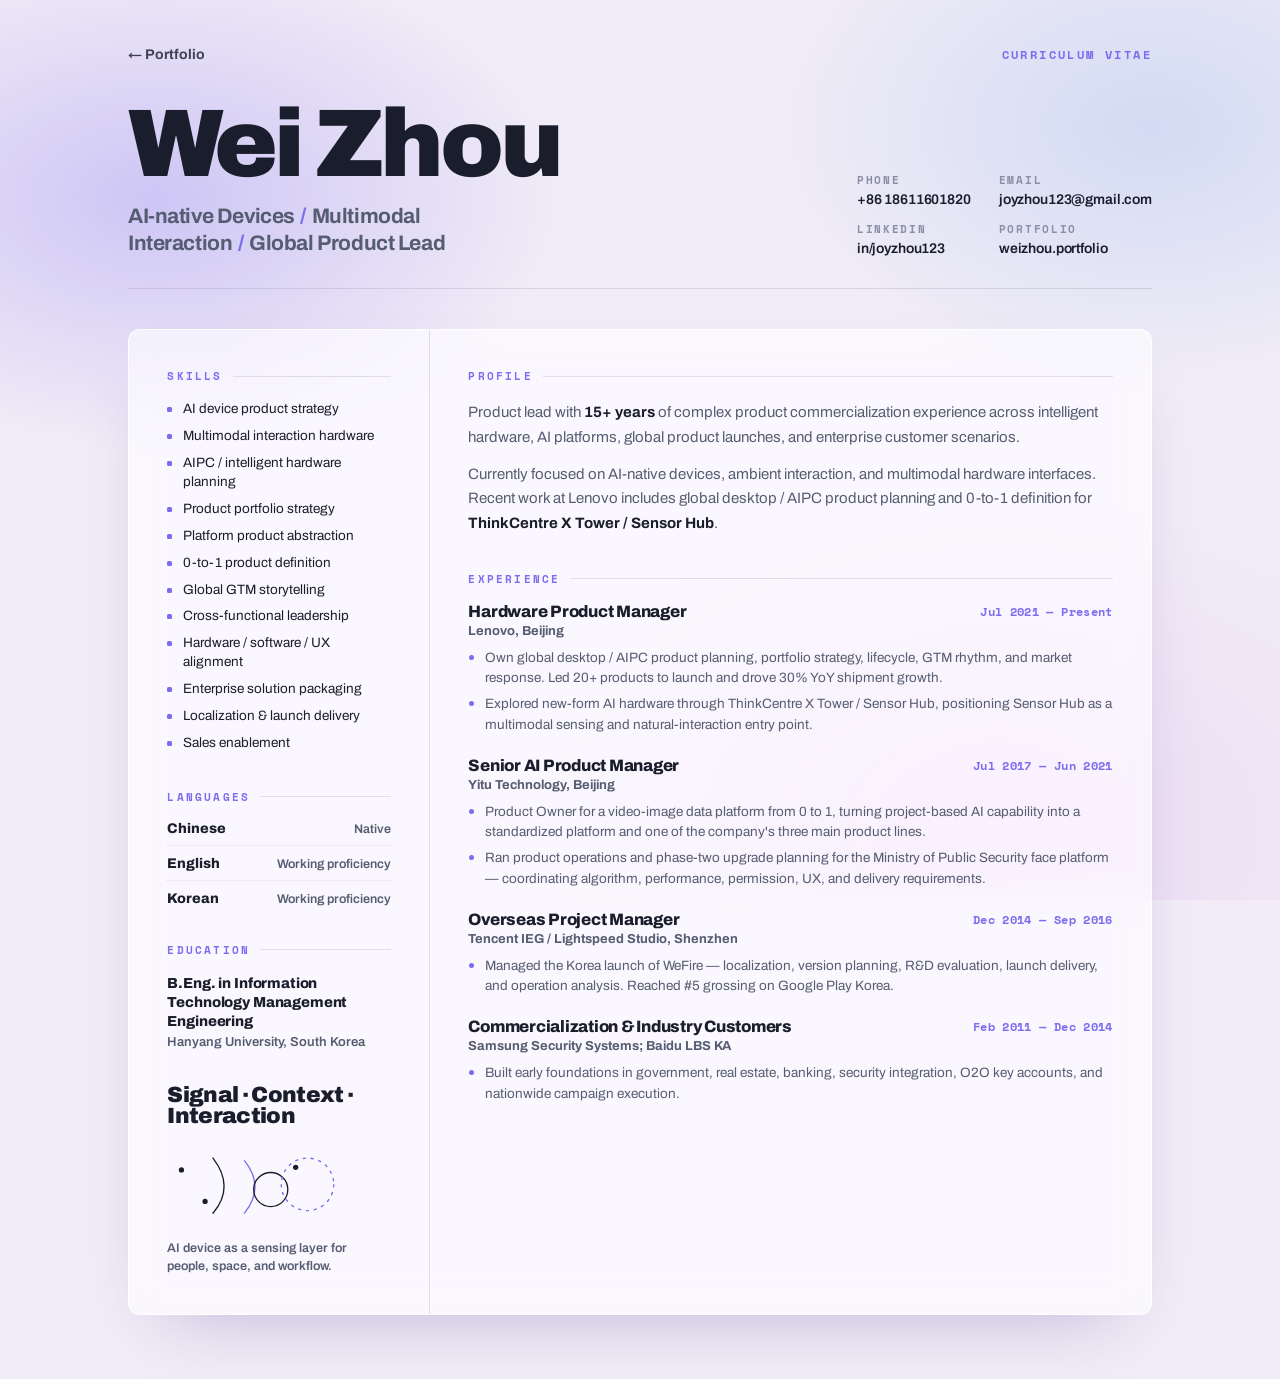
==== cv.html @ 449c51bc "Initial personal portfolio site" ====
<!doctype html>
<html lang="en">
<head>
<meta charset="utf-8" />
<meta name="viewport" content="width=device-width, initial-scale=1" />
<title>Wei Zhou — CV</title>
<link rel="stylesheet" href="assets/base.css" />
<style>
  :root {
    --bg: #f1ecf7;
    --ink: #1a1d2b;
    --ink-soft: #565d72;
    --ink-faint: #8a8fa6;
    --accent: #7b6cf0;
    --line: rgba(60,50,90,0.13);
    --paper: rgba(255,255,255,0.62);
    --paper-border: rgba(255,255,255,0.9);
  }
  body { background: var(--bg); color: var(--ink); }

  /* soft pastel field — static gradient, print-safe (no WebGL) */
  .cv-field {
    position: fixed; inset: 0; z-index: -2; pointer-events: none;
    background:
      radial-gradient(46% 40% at 12% 22%, rgba(123,108,240,.30), transparent 70%),
      radial-gradient(42% 40% at 90% 14%, rgba(111,166,230,.24), transparent 72%),
      radial-gradient(54% 50% at 78% 92%, rgba(214,160,231,.22), transparent 74%),
      var(--bg);
  }

  .page { max-width: 1120px; margin: 0 auto; padding: clamp(26px, 3.6vw, 48px) clamp(20px, 4vw, 48px) 64px; }

  /* top utility row */
  .cv-top { display: flex; justify-content: space-between; align-items: center; gap: 16px; margin-bottom: clamp(22px, 3vw, 38px); }
  .cv-top a.back { font-weight: 700; font-size: 14px; color: var(--ink); text-decoration: none; opacity: .8; }
  .cv-top a.back:hover { opacity: 1; color: var(--accent); }
  .cv-top .kicker { font-family: var(--font-mono); font-size: 12px; letter-spacing: .2em; text-transform: uppercase; color: var(--accent); font-weight: 700; }

  /* ---------- identity header ---------- */
  .cv-head {
    display: grid; grid-template-columns: 1fr auto; gap: clamp(24px, 4vw, 56px);
    align-items: end; padding-bottom: clamp(22px, 3vw, 32px);
    border-bottom: 1px solid var(--line); margin-bottom: clamp(28px, 3.4vw, 40px);
  }
  .name {
    font-family: var(--font-display); font-weight: 900; letter-spacing: -0.04em;
    line-height: 0.9; font-size: clamp(52px, 8vw, 96px); margin: 0;
  }
  .role {
    font-family: var(--font-display); font-weight: 700; letter-spacing: -0.02em;
    font-size: clamp(16px, 1.7vw, 21px); color: var(--ink-soft); margin: 16px 0 0; max-width: 30ch; line-height: 1.25;
  }
  .role .slash { color: var(--accent); font-weight: 800; padding: 0 2px; }
  .head-contact { display: grid; grid-template-columns: auto auto; gap: 14px 28px; }
  .ci { display: flex; flex-direction: column; gap: 4px; }
  .ci .lab { font-family: var(--font-mono); font-size: 10.5px; letter-spacing: .16em; text-transform: uppercase; color: var(--ink-faint); font-weight: 700; }
  .ci a, .ci span { font-size: 14px; font-weight: 600; color: var(--ink); text-decoration: none; letter-spacing: -0.01em; }
  .ci a:hover { color: var(--accent); }

  /* ---------- body: sidebar + main inside one glass panel ---------- */
  .cv-body {
    background: var(--paper); border: 1px solid var(--paper-border);
    backdrop-filter: blur(16px) saturate(140%); -webkit-backdrop-filter: blur(16px) saturate(140%);
    box-shadow: 0 30px 70px -38px rgba(90,70,150,.4);
    border-radius: 12px; overflow: hidden;
    display: grid; grid-template-columns: minmax(0, 300px) minmax(0, 1fr);
  }
  .side { padding: clamp(28px, 3vw, 40px); display: flex; flex-direction: column; gap: clamp(26px, 3vw, 36px); }
  .main { padding: clamp(28px, 3vw, 40px); border-left: 1px solid var(--line); display: flex; flex-direction: column; gap: clamp(26px, 3vw, 36px); }

  .sec-label {
    font-family: var(--font-mono); font-size: 11px; letter-spacing: .2em; text-transform: uppercase;
    color: var(--accent); font-weight: 700; margin: 0 0 16px; display: flex; align-items: center; gap: 10px;
  }
  .sec-label::after { content: ""; flex: 1; height: 1px; background: var(--line); }

  /* summary */
  .summary p { font-size: 15px; line-height: 1.62; color: var(--ink-soft); margin: 0 0 13px; }
  .summary p:last-child { margin-bottom: 0; }
  .summary b { color: var(--ink); font-weight: 700; }

  /* experience */
  .jobs { display: flex; flex-direction: column; gap: 22px; }
  .job { display: grid; grid-template-columns: 1fr auto; gap: 2px 18px; }
  .job-title { font-size: 16.5px; font-weight: 800; letter-spacing: -0.015em; color: var(--ink); }
  .job-date { font-family: var(--font-mono); font-size: 11.5px; letter-spacing: .03em; color: var(--accent); font-weight: 700; white-space: nowrap; text-align: right; }
  .job-org { grid-column: 1 / -1; font-size: 13px; font-weight: 700; color: var(--ink-soft); margin: 2px 0 8px; }
  .job ul { grid-column: 1 / -1; list-style: none; margin: 0; padding: 0; display: flex; flex-direction: column; gap: 6px; }
  .job li { position: relative; padding-left: 17px; font-size: 13.5px; line-height: 1.5; color: var(--ink-soft); }
  .job li::before { content: ""; position: absolute; left: 1px; top: 7px; width: 5px; height: 5px; border-radius: 50%; background: var(--accent); }

  /* sidebar lists */
  .skills { display: flex; flex-direction: column; gap: 8px; }
  .skills span { font-size: 13.5px; line-height: 1.4; color: var(--ink); padding-left: 16px; position: relative; }
  .skills span::before { content: ""; position: absolute; left: 0; top: 7px; width: 5px; height: 5px; background: var(--accent); border-radius: 1.5px; }

  .langs { display: flex; flex-direction: column; gap: 10px; }
  .lang { display: flex; justify-content: space-between; align-items: baseline; gap: 12px; border-bottom: 1px dotted var(--line); padding-bottom: 9px; }
  .lang:last-child { border-bottom: 0; padding-bottom: 0; }
  .lang b { font-size: 14px; font-weight: 800; color: var(--ink); }
  .lang span { font-size: 12.5px; color: var(--ink-soft); font-weight: 600; }

  .edu-title { font-size: 14.5px; font-weight: 800; letter-spacing: -0.01em; color: var(--ink); line-height: 1.3; }
  .edu-org { font-size: 13px; font-weight: 600; color: var(--ink-soft); margin-top: 5px; }

  /* signal note */
  .signal { margin-top: auto; }
  .signal h3 { font-family: var(--font-display); font-weight: 900; letter-spacing: -0.03em; line-height: 0.94; font-size: 22px; margin: 0 0 14px; }
  .signal svg { display: block; width: 100%; max-width: 230px; height: auto; }
  .signal .cap { font-size: 12.5px; line-height: 1.42; color: var(--ink-soft); font-weight: 600; margin: 14px 0 0; max-width: 30ch; }

  /* ---------- responsive ---------- */
  @media (max-width: 900px) {
    .cv-head { grid-template-columns: 1fr; align-items: start; }
    .head-contact { grid-template-columns: repeat(4, auto); justify-content: start; }
    .cv-body { grid-template-columns: 1fr; }
    .main { border-left: 0; border-top: 1px solid var(--line); }
    .signal { margin-top: 0; }
  }
  @media (max-width: 560px) {
    .head-contact { grid-template-columns: auto auto; }
    .name { font-size: clamp(46px, 15vw, 64px); }
  }

  /* ---------- print ---------- */
  @media print {
    @page { margin: 12mm; }
    body { background: #fff; }
    .cv-field, .cv-top { display: none !important; }
    .page { padding: 0; max-width: none; }
    .cv-body { background: #fff; box-shadow: none; border: 1px solid #e3e0ee; backdrop-filter: none; -webkit-backdrop-filter: none; }
    .job, .signal { break-inside: avoid; }
    .name { font-size: 64px; }
  }
</style>
</head>
<body>
<template id="__bundler_thumbnail">
  <svg viewBox="0 0 100 100" xmlns="http://www.w3.org/2000/svg">
    <defs><linearGradient id="tg" x1="0" y1="0" x2="1" y2="1">
      <stop offset="0" stop-color="#c9b8f5"/><stop offset="1" stop-color="#f0c6e6"/>
    </linearGradient></defs>
    <rect width="100" height="100" rx="20" fill="url(#tg)"/>
    <text x="50" y="44" text-anchor="middle" font-family="Archivo, sans-serif" font-size="30" font-weight="900" fill="#1a1d2b">WZ</text>
    <circle cx="38" cy="64" r="3" fill="#1a1d2b"/><circle cx="62" cy="64" r="3" fill="#1a1d2b"/>
    <path d="M30 72 q20 -14 40 0" fill="none" stroke="#7b6cf0" stroke-width="3" stroke-linecap="round"/>
  </svg>
</template>

<div class="cv-field"></div>

<div class="page">
  <div class="cv-top">
    <a class="back" href="index.html">&larr; Portfolio</a>
    <span class="kicker">Curriculum Vitae</span>
  </div>

  <!-- IDENTITY HEADER -->
  <header class="cv-head">
    <div>
      <h1 class="name">Wei Zhou</h1>
      <p class="role">AI-native Devices <span class="slash">/</span> Multimodal Interaction <span class="slash">/</span> Global Product Lead</p>
    </div>
    <div class="head-contact">
      <div class="ci"><span class="lab">Phone</span><span>+86 18611601820</span></div>
      <div class="ci"><span class="lab">Email</span><a href="mailto:joyzhou123@gmail.com">joyzhou123@gmail.com</a></div>
      <div class="ci"><span class="lab">LinkedIn</span><a href="https://www.linkedin.com/in/joyzhou123/" target="_blank" rel="noopener">in/joyzhou123</a></div>
      <div class="ci"><span class="lab">Portfolio</span><a href="index.html">weizhou.portfolio</a></div>
    </div>
  </header>

  <!-- BODY -->
  <div class="cv-body">
    <!-- SIDEBAR -->
    <aside class="side">
      <section>
        <h2 class="sec-label">Skills</h2>
        <div class="skills">
          <span>AI device product strategy</span>
          <span>Multimodal interaction hardware</span>
          <span>AIPC / intelligent hardware planning</span>
          <span>Product portfolio strategy</span>
          <span>Platform product abstraction</span>
          <span>0-to-1 product definition</span>
          <span>Global GTM storytelling</span>
          <span>Cross-functional leadership</span>
          <span>Hardware / software / UX alignment</span>
          <span>Enterprise solution packaging</span>
          <span>Localization &amp; launch delivery</span>
          <span>Sales enablement</span>
        </div>
      </section>

      <section>
        <h2 class="sec-label">Languages</h2>
        <div class="langs">
          <div class="lang"><b>Chinese</b><span>Native</span></div>
          <div class="lang"><b>English</b><span>Working proficiency</span></div>
          <div class="lang"><b>Korean</b><span>Working proficiency</span></div>
        </div>
      </section>

      <section>
        <h2 class="sec-label">Education</h2>
        <div class="edu-title">B.Eng. in Information Technology Management Engineering</div>
        <div class="edu-org">Hanyang University, South Korea</div>
      </section>

      <div class="signal">
        <h3>Signal · Context · Interaction</h3>
        <svg viewBox="0 0 340 130" fill="none" xmlns="http://www.w3.org/2000/svg" aria-hidden="true">
          <circle cx="22" cy="44" r="4" fill="#1a1d2b"/>
          <circle cx="58" cy="92" r="4" fill="#1a1d2b"/>
          <circle cx="196" cy="40" r="4" fill="#1a1d2b"/>
          <path d="M70 26 Q104 70 70 110" stroke="#1a1d2b" stroke-width="2" stroke-linecap="round"/>
          <path d="M118 30 Q150 70 118 110" stroke="#7b6cf0" stroke-width="2" stroke-linecap="round"/>
          <circle cx="158" cy="74" r="26" stroke="#1a1d2b" stroke-width="2"/>
          <circle cx="214" cy="66" r="40" stroke="#7b6cf0" stroke-width="2" stroke-dasharray="5 7"/>
        </svg>
        <p class="cap">AI device as a sensing layer for people, space, and workflow.</p>
      </div>
    </aside>

    <!-- MAIN -->
    <main class="main">
      <section class="summary">
        <h2 class="sec-label">Profile</h2>
        <p>Product lead with <b>15+ years</b> of complex product commercialization experience across intelligent hardware, AI platforms, global product launches, and enterprise customer scenarios.</p>
        <p>Currently focused on AI-native devices, ambient interaction, and multimodal hardware interfaces. Recent work at Lenovo includes global desktop / AIPC product planning and 0-to-1 definition for <b>ThinkCentre X Tower / Sensor Hub</b>.</p>
      </section>

      <section>
        <h2 class="sec-label">Experience</h2>
        <div class="jobs">
          <div class="job">
            <span class="job-title">Hardware Product Manager</span>
            <span class="job-date">Jul 2021 — Present</span>
            <div class="job-org">Lenovo, Beijing</div>
            <ul>
              <li>Own global desktop / AIPC product planning, portfolio strategy, lifecycle, GTM rhythm, and market response. Led 20+ products to launch and drove 30% YoY shipment growth.</li>
              <li>Explored new-form AI hardware through ThinkCentre X Tower / Sensor Hub, positioning Sensor Hub as a multimodal sensing and natural-interaction entry point.</li>
            </ul>
          </div>
          <div class="job">
            <span class="job-title">Senior AI Product Manager</span>
            <span class="job-date">Jul 2017 — Jun 2021</span>
            <div class="job-org">Yitu Technology, Beijing</div>
            <ul>
              <li>Product Owner for a video-image data platform from 0 to 1, turning project-based AI capability into a standardized platform and one of the company's three main product lines.</li>
              <li>Ran product operations and phase-two upgrade planning for the Ministry of Public Security face platform — coordinating algorithm, performance, permission, UX, and delivery requirements.</li>
            </ul>
          </div>
          <div class="job">
            <span class="job-title">Overseas Project Manager</span>
            <span class="job-date">Dec 2014 — Sep 2016</span>
            <div class="job-org">Tencent IEG / Lightspeed Studio, Shenzhen</div>
            <ul>
              <li>Managed the Korea launch of WeFire — localization, version planning, R&amp;D evaluation, launch delivery, and operation analysis. Reached #5 grossing on Google Play Korea.</li>
            </ul>
          </div>
          <div class="job">
            <span class="job-title">Commercialization &amp; Industry Customers</span>
            <span class="job-date">Feb 2011 — Dec 2014</span>
            <div class="job-org">Samsung Security Systems; Baidu LBS KA</div>
            <ul>
              <li>Built early foundations in government, real estate, banking, security integration, O2O key accounts, and nationwide campaign execution.</li>
            </ul>
          </div>
        </div>
      </section>
    </main>
  </div>
</div>
</body>
</html>
---- assets/base.css ----
/* base.css — shared editorial layout, type, reveal animations.
   Per-direction pages override the theme variables in their own <style>. */

@import url('https://fonts.googleapis.com/css2?family=Archivo:wght@400;500;600;700;800;900&family=Space+Mono:wght@400;700&display=swap');

:root {
  --maxw: 1240px;
  --pad: 48px;
  --font-display: "Archivo", system-ui, sans-serif;
  --font-mono: "Space Mono", ui-monospace, monospace;

  /* theme — overridden per direction */
  --bg: #eef1f4;
  --ink: #0b0d10;
  --ink-soft: #4a5159;
  --ink-faint: #8a929b;
  --accent: #2f6df0;
  --line: rgba(20, 28, 40, 0.12);
  --glass: rgba(255, 255, 255, 0.55);
  --glass-strong: rgba(255, 255, 255, 0.72);
  --glass-border: rgba(255, 255, 255, 0.7);
  --glass-shadow: 0 24px 60px -28px rgba(20, 30, 60, 0.45);
  --veil: rgba(238, 241, 244, 0.0);
  --blur: 18px;
}

* { box-sizing: border-box; }
html { scroll-behavior: smooth; }
body {
  margin: 0;
  font-family: var(--font-display);
  color: var(--ink);
  background: var(--bg);
  -webkit-font-smoothing: antialiased;
  overflow-x: hidden;
}

/* Fixed full-screen fluid canvas + optional veil over it */
.bg-fluid {
  position: fixed; inset: 0; width: 100%; height: 100%;
  z-index: -2; display: block;
}
.bg-veil {
  position: fixed; inset: 0; z-index: -1; pointer-events: none;
  background: var(--veil);
  backdrop-filter: blur(var(--veil-blur, 0px));
  -webkit-backdrop-filter: blur(var(--veil-blur, 0px));
}

.wrap { max-width: var(--maxw); margin: 0 auto; padding: 0 var(--pad); }

/* ---------- nav ---------- */
.nav {
  position: sticky; top: 0; z-index: 40;
}
.nav-inner {
  max-width: var(--maxw); margin: 0 auto;
  display: flex; align-items: center; justify-content: space-between;
  padding: 18px var(--pad);
}
.brand { font-weight: 800; font-size: 19px; letter-spacing: -0.01em; }
.nav-links { display: flex; gap: 30px; align-items: center; }
.nav-links a {
  color: var(--ink); text-decoration: none; font-weight: 600;
  font-size: 15px; opacity: 0.78; transition: opacity .2s;
}
.nav-links a:hover { opacity: 1; }

/* ---------- shared section rhythm ---------- */
section { position: relative; }
.eyebrow {
  font-family: var(--font-mono); font-size: 12.5px; letter-spacing: 0.16em;
  text-transform: uppercase; color: var(--accent); font-weight: 700;
}
.lede { color: var(--ink-soft); font-size: 19px; line-height: 1.55; max-width: 30ch; }

/* big editorial headline */
.display {
  font-weight: 900; letter-spacing: -0.035em; line-height: 0.92;
  margin: 0; text-wrap: balance;
}
.h-hero { font-size: clamp(52px, 8.2vw, 116px); }
.h-sec  { font-size: clamp(40px, 5.4vw, 78px); }

/* glass surface */
.glass {
  background: var(--glass);
  border: 1px solid var(--glass-border);
  backdrop-filter: blur(var(--blur)) saturate(140%);
  -webkit-backdrop-filter: blur(var(--blur)) saturate(140%);
  box-shadow: var(--glass-shadow);
}

/* buttons */
.btn-row { display: flex; gap: 14px; flex-wrap: wrap; }
.btn {
  display: inline-flex; align-items: center; justify-content: center;
  height: 56px; padding: 0 30px; border-radius: 4px; cursor: pointer;
  font-weight: 700; font-size: 15px; text-decoration: none;
  border: 1px solid var(--ink); transition: transform .2s, box-shadow .2s, background .2s, color .2s;
}
.btn-primary { background: var(--ink); color: var(--bg); }
.btn-ghost { background: transparent; color: var(--ink); }
.btn:hover { transform: translateY(-2px); }

/* tag chips on hero visual */
.tags { display: flex; gap: 8px; }
.tag {
  font-family: var(--font-mono); font-size: 11.5px; letter-spacing: 0.12em;
  text-transform: uppercase; font-weight: 700; padding: 9px 14px;
  background: rgba(255,255,255,0.82); color: #0b0d10; border-radius: 3px;
}

/* ---------- reveal animations ---------- */
[data-reveal] { opacity: 0; transform: translateY(26px); transition: opacity .9s cubic-bezier(.2,.7,.2,1), transform .9s cubic-bezier(.2,.7,.2,1); }
[data-reveal].in { opacity: 1; transform: none; }
[data-reveal].no-anim, [data-split].no-anim .word-i { transition: none !important; }
[data-reveal][data-delay="1"] { transition-delay: .1s; }
[data-reveal][data-delay="2"] { transition-delay: .2s; }
[data-reveal][data-delay="3"] { transition-delay: .3s; }

[data-split] .word { display: inline-block; overflow: hidden; vertical-align: top; }
[data-split] .word-i {
  display: inline-block; transform: translateY(110%) rotate(3deg);
  transition: transform 1.05s cubic-bezier(.16,1,.3,1);
}
[data-split].in .word-i { transform: none; }

/* footer */
.foot {
  border-top: 1px solid var(--line);
  display: flex; justify-content: space-between; align-items: center;
  padding: 28px 0; font-size: 14px; color: var(--ink-soft); font-weight: 600;
}

@media (max-width: 720px) {
  :root { --pad: 22px; }
  .nav-links { gap: 16px; }
  .nav-links a { font-size: 13px; }
}
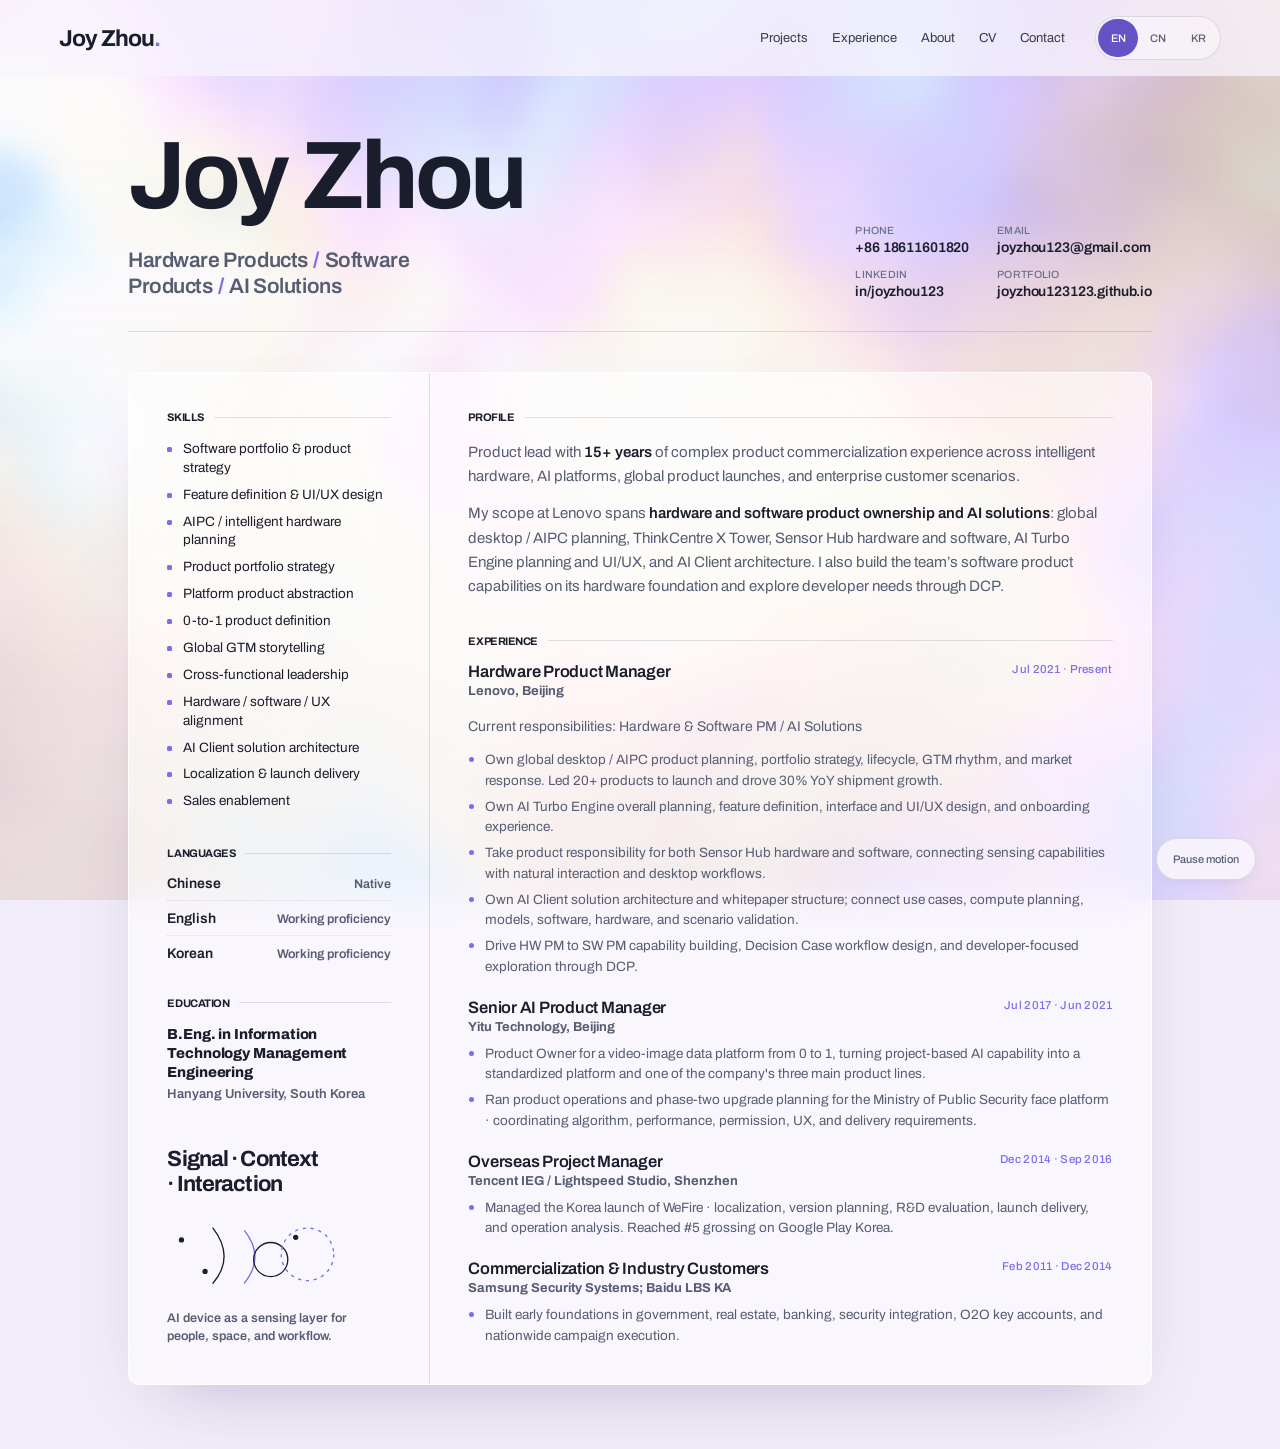
==== commit de4015a8: "Publish Joy Zhou multilingual hardware and software portfolio" ====
--- a/cv.html
+++ b/cv.html
@@ -1,10 +1,11 @@
-<!doctype html>
+<!DOCTYPE html>
+
 <html lang="en">
 <head>
-<meta charset="utf-8" />
-<meta name="viewport" content="width=device-width, initial-scale=1" />
-<title>Wei Zhou — CV</title>
-<link rel="stylesheet" href="assets/base.css" />
+<meta charset="utf-8"/>
+<meta content="width=device-width, initial-scale=1" name="viewport"/>
+<title data-i18n="s0c3980271156">Joy Zhou · CV</title>
+<link href="assets/base.css" rel="stylesheet"/>
 <style>
   :root {
     --bg: #f1ecf7;
@@ -18,7 +19,7 @@
   }
   body { background: var(--bg); color: var(--ink); }
 
-  /* soft pastel field — static gradient, print-safe (no WebGL) */
+  /* soft pastel field · static gradient, print-safe (no WebGL) */
   .cv-field {
     position: fixed; inset: 0; z-index: -2; pointer-events: none;
     background:
@@ -133,143 +134,133 @@
     .name { font-size: 64px; }
   }
 </style>
-</head>
-<body>
+<link href="assets/update.css" rel="stylesheet"/>
+<link href="assets/i18n.css" rel="stylesheet"/><link href="assets/ambient.css" rel="stylesheet"/><link href="assets/brand.css" rel="stylesheet"/></head>
+<body class="ambient-subpage portfolio"><div aria-hidden="true" class="portfolio-field"><canvas class="portfolio-fluid" data-fluid="background"></canvas><div class="portfolio-veil"></div></div><header class="nav"><div class="nav-inner"><a aria-label="Joy Zhou" class="brand" href="index.html">Joy Zhou<span aria-hidden="true">.</span></a><nav aria-label="Main navigation" class="nav-links" data-i18n-aria-label="sefd197f3fce4"><a data-i18n="ambient.projects" href="index.html#projects">Projects</a><a data-i18n="refine.experience" href="index.html#experience">Experience</a><a data-i18n="ambient.about" href="index.html#about">About</a><a data-i18n="s8963b0f409c3" href="cv.html">CV</a><a data-i18n="sb37456c4530b" href="index.html#contact">Contact</a></nav></div></header>
 <template id="__bundler_thumbnail">
-  <svg viewBox="0 0 100 100" xmlns="http://www.w3.org/2000/svg">
-    <defs><linearGradient id="tg" x1="0" y1="0" x2="1" y2="1">
-      <stop offset="0" stop-color="#c9b8f5"/><stop offset="1" stop-color="#f0c6e6"/>
-    </linearGradient></defs>
-    <rect width="100" height="100" rx="20" fill="url(#tg)"/>
-    <text x="50" y="44" text-anchor="middle" font-family="Archivo, sans-serif" font-size="30" font-weight="900" fill="#1a1d2b">WZ</text>
-    <circle cx="38" cy="64" r="3" fill="#1a1d2b"/><circle cx="62" cy="64" r="3" fill="#1a1d2b"/>
-    <path d="M30 72 q20 -14 40 0" fill="none" stroke="#7b6cf0" stroke-width="3" stroke-linecap="round"/>
-  </svg>
+<svg viewBox="0 0 100 100" xmlns="http://www.w3.org/2000/svg">
+<defs><lineargradient id="tg" x1="0" x2="1" y1="0" y2="1">
+<stop offset="0" stop-color="#c9b8f5"></stop><stop offset="1" stop-color="#f0c6e6"></stop>
+</lineargradient></defs>
+<rect fill="url(#tg)" height="100" rx="20" width="100"></rect>
+<text fill="#1a1d2b" font-family="Archivo, sans-serif" font-size="30" font-weight="900" text-anchor="middle" x="50" y="44">WZ</text>
+<circle cx="38" cy="64" fill="#1a1d2b" r="3"></circle><circle cx="62" cy="64" fill="#1a1d2b" r="3"></circle>
+<path d="M30 72 q20 -14 40 0" fill="none" stroke="#7b6cf0" stroke-linecap="round" stroke-width="3"></path>
+</svg>
 </template>
-
-<div class="cv-field"></div>
-
 <div class="page">
-  <div class="cv-top">
-    <a class="back" href="index.html">&larr; Portfolio</a>
-    <span class="kicker">Curriculum Vitae</span>
-  </div>
-
-  <!-- IDENTITY HEADER -->
-  <header class="cv-head">
-    <div>
-      <h1 class="name">Wei Zhou</h1>
-      <p class="role">AI-native Devices <span class="slash">/</span> Multimodal Interaction <span class="slash">/</span> Global Product Lead</p>
-    </div>
-    <div class="head-contact">
-      <div class="ci"><span class="lab">Phone</span><span>+86 18611601820</span></div>
-      <div class="ci"><span class="lab">Email</span><a href="mailto:joyzhou123@gmail.com">joyzhou123@gmail.com</a></div>
-      <div class="ci"><span class="lab">LinkedIn</span><a href="https://www.linkedin.com/in/joyzhou123/" target="_blank" rel="noopener">in/joyzhou123</a></div>
-      <div class="ci"><span class="lab">Portfolio</span><a href="index.html">weizhou.portfolio</a></div>
-    </div>
-  </header>
-
-  <!-- BODY -->
-  <div class="cv-body">
-    <!-- SIDEBAR -->
-    <aside class="side">
-      <section>
-        <h2 class="sec-label">Skills</h2>
-        <div class="skills">
-          <span>AI device product strategy</span>
-          <span>Multimodal interaction hardware</span>
-          <span>AIPC / intelligent hardware planning</span>
-          <span>Product portfolio strategy</span>
-          <span>Platform product abstraction</span>
-          <span>0-to-1 product definition</span>
-          <span>Global GTM storytelling</span>
-          <span>Cross-functional leadership</span>
-          <span>Hardware / software / UX alignment</span>
-          <span>Enterprise solution packaging</span>
-          <span>Localization &amp; launch delivery</span>
-          <span>Sales enablement</span>
-        </div>
-      </section>
-
-      <section>
-        <h2 class="sec-label">Languages</h2>
-        <div class="langs">
-          <div class="lang"><b>Chinese</b><span>Native</span></div>
-          <div class="lang"><b>English</b><span>Working proficiency</span></div>
-          <div class="lang"><b>Korean</b><span>Working proficiency</span></div>
-        </div>
-      </section>
-
-      <section>
-        <h2 class="sec-label">Education</h2>
-        <div class="edu-title">B.Eng. in Information Technology Management Engineering</div>
-        <div class="edu-org">Hanyang University, South Korea</div>
-      </section>
-
-      <div class="signal">
-        <h3>Signal · Context · Interaction</h3>
-        <svg viewBox="0 0 340 130" fill="none" xmlns="http://www.w3.org/2000/svg" aria-hidden="true">
-          <circle cx="22" cy="44" r="4" fill="#1a1d2b"/>
-          <circle cx="58" cy="92" r="4" fill="#1a1d2b"/>
-          <circle cx="196" cy="40" r="4" fill="#1a1d2b"/>
-          <path d="M70 26 Q104 70 70 110" stroke="#1a1d2b" stroke-width="2" stroke-linecap="round"/>
-          <path d="M118 30 Q150 70 118 110" stroke="#7b6cf0" stroke-width="2" stroke-linecap="round"/>
-          <circle cx="158" cy="74" r="26" stroke="#1a1d2b" stroke-width="2"/>
-          <circle cx="214" cy="66" r="40" stroke="#7b6cf0" stroke-width="2" stroke-dasharray="5 7"/>
-        </svg>
-        <p class="cap">AI device as a sensing layer for people, space, and workflow.</p>
-      </div>
-    </aside>
-
-    <!-- MAIN -->
-    <main class="main">
-      <section class="summary">
-        <h2 class="sec-label">Profile</h2>
-        <p>Product lead with <b>15+ years</b> of complex product commercialization experience across intelligent hardware, AI platforms, global product launches, and enterprise customer scenarios.</p>
-        <p>Currently focused on AI-native devices, ambient interaction, and multimodal hardware interfaces. Recent work at Lenovo includes global desktop / AIPC product planning and 0-to-1 definition for <b>ThinkCentre X Tower / Sensor Hub</b>.</p>
-      </section>
-
-      <section>
-        <h2 class="sec-label">Experience</h2>
-        <div class="jobs">
-          <div class="job">
-            <span class="job-title">Hardware Product Manager</span>
-            <span class="job-date">Jul 2021 — Present</span>
-            <div class="job-org">Lenovo, Beijing</div>
-            <ul>
-              <li>Own global desktop / AIPC product planning, portfolio strategy, lifecycle, GTM rhythm, and market response. Led 20+ products to launch and drove 30% YoY shipment growth.</li>
-              <li>Explored new-form AI hardware through ThinkCentre X Tower / Sensor Hub, positioning Sensor Hub as a multimodal sensing and natural-interaction entry point.</li>
-            </ul>
-          </div>
-          <div class="job">
-            <span class="job-title">Senior AI Product Manager</span>
-            <span class="job-date">Jul 2017 — Jun 2021</span>
-            <div class="job-org">Yitu Technology, Beijing</div>
-            <ul>
-              <li>Product Owner for a video-image data platform from 0 to 1, turning project-based AI capability into a standardized platform and one of the company's three main product lines.</li>
-              <li>Ran product operations and phase-two upgrade planning for the Ministry of Public Security face platform — coordinating algorithm, performance, permission, UX, and delivery requirements.</li>
-            </ul>
-          </div>
-          <div class="job">
-            <span class="job-title">Overseas Project Manager</span>
-            <span class="job-date">Dec 2014 — Sep 2016</span>
-            <div class="job-org">Tencent IEG / Lightspeed Studio, Shenzhen</div>
-            <ul>
-              <li>Managed the Korea launch of WeFire — localization, version planning, R&amp;D evaluation, launch delivery, and operation analysis. Reached #5 grossing on Google Play Korea.</li>
-            </ul>
-          </div>
-          <div class="job">
-            <span class="job-title">Commercialization &amp; Industry Customers</span>
-            <span class="job-date">Feb 2011 — Dec 2014</span>
-            <div class="job-org">Samsung Security Systems; Baidu LBS KA</div>
-            <ul>
-              <li>Built early foundations in government, real estate, banking, security integration, O2O key accounts, and nationwide campaign execution.</li>
-            </ul>
-          </div>
-        </div>
-      </section>
-    </main>
-  </div>
-</div>
-</body>
+<!-- IDENTITY HEADER -->
+<header class="cv-head">
+<div>
+<h1 class="name">Joy Zhou</h1>
+<p class="role" data-i18n="s80180d93ccdc">Hardware Products <span class="slash">/</span> Software Products <span class="slash">/</span> AI Solutions</p>
+</div>
+<div class="head-contact">
+<div class="ci" data-i18n="s4729dc6331bf"><span class="lab">Phone</span><span>+86 18611601820</span></div>
+<div class="ci"><span class="lab" data-i18n="s84add5b29527">Email</span><a href="mailto:joyzhou123@gmail.com">joyzhou123@gmail.com</a></div>
+<div class="ci"><span class="lab" data-i18n="s6b6390a44161">LinkedIn</span><a href="https://www.linkedin.com/in/joyzhou123/" rel="noopener" target="_blank">in/joyzhou123</a></div>
+<div class="ci"><span class="lab" data-i18n="s036b18f02ab5">Portfolio</span><a data-i18n="s9434608bee3e" href="index.html">joyzhou123123.github.io</a></div>
+</div>
+</header>
+<!-- BODY -->
+<div class="cv-body">
+<!-- SIDEBAR -->
+<aside class="side">
+<section>
+<h2 class="sec-label" data-i18n="se09212c7d3ea">Skills</h2>
+<div class="skills" data-i18n="sa1bae3c18a1b">
+<span>Software portfolio &amp; product strategy</span>
+<span>Feature definition &amp; UI/UX design</span>
+<span>AIPC / intelligent hardware planning</span>
+<span>Product portfolio strategy</span>
+<span>Platform product abstraction</span>
+<span>0-to-1 product definition</span>
+<span>Global GTM storytelling</span>
+<span>Cross-functional leadership</span>
+<span>Hardware / software / UX alignment</span>
+<span>AI Client solution architecture</span>
+<span>Localization &amp; launch delivery</span>
+<span>Sales enablement</span>
+</div>
+</section>
+<section>
+<h2 class="sec-label" data-i18n="sdb07be184479">Languages</h2>
+<div class="langs">
+<div class="lang" data-i18n="sce59a50f03e3"><b>Chinese</b><span>Native</span></div>
+<div class="lang" data-i18n="s99f6594f47a5"><b>English</b><span>Working proficiency</span></div>
+<div class="lang" data-i18n="sfefcdefab501"><b>Korean</b><span>Working proficiency</span></div>
+</div>
+</section>
+<section>
+<h2 class="sec-label" data-i18n="saaf87fe57ae6">Education</h2>
+<div class="edu-title" data-i18n="s692ebf0e7c79">B.Eng. in Information Technology Management Engineering</div>
+<div class="edu-org" data-i18n="s76013bea98cf">Hanyang University, South Korea</div>
+</section>
+<div class="signal">
+<h3 data-i18n="sbe67bb2bcdef">Signal · Context · Interaction</h3>
+<svg aria-hidden="true" fill="none" viewBox="0 0 340 130" xmlns="http://www.w3.org/2000/svg">
+<circle cx="22" cy="44" fill="#1a1d2b" r="4"></circle>
+<circle cx="58" cy="92" fill="#1a1d2b" r="4"></circle>
+<circle cx="196" cy="40" fill="#1a1d2b" r="4"></circle>
+<path d="M70 26 Q104 70 70 110" stroke="#1a1d2b" stroke-linecap="round" stroke-width="2"></path>
+<path d="M118 30 Q150 70 118 110" stroke="#7b6cf0" stroke-linecap="round" stroke-width="2"></path>
+<circle cx="158" cy="74" r="26" stroke="#1a1d2b" stroke-width="2"></circle>
+<circle cx="214" cy="66" r="40" stroke="#7b6cf0" stroke-dasharray="5 7" stroke-width="2"></circle>
+</svg>
+<p class="cap" data-i18n="s614b0b3511d3">AI device as a sensing layer for people, space, and workflow.</p>
+</div>
+</aside>
+<!-- MAIN -->
+<main class="main">
+<section class="summary">
+<h2 class="sec-label" data-i18n="sff4fc0276e96">Profile</h2>
+<p data-i18n="sf39085988aad">Product lead with <b>15+ years</b> of complex product commercialization experience across intelligent hardware, AI platforms, global product launches, and enterprise customer scenarios.</p>
+<p data-i18n="s0bc88726cee5">My scope at Lenovo spans <b>hardware and software product ownership and AI solutions</b>: global desktop / AIPC planning, ThinkCentre X Tower, Sensor Hub hardware and software, AI Turbo Engine planning and UI/UX, and AI Client architecture. I also build the team’s software product capabilities on its hardware foundation and explore developer needs through DCP.</p>
+</section>
+<section>
+<h2 class="sec-label" data-i18n="s5b5aafe6b9e2" id="experience">Experience</h2>
+<div class="jobs">
+<div class="job">
+<span class="job-title" data-i18n="s6aee345614e4">Hardware Product Manager</span>
+<span class="job-date" data-i18n="sf39b05b59215">Jul 2021 · Present</span>
+<div class="job-org" data-i18n="s3926f0d7adf6">Lenovo, Beijing</div><div class="job-scope" data-i18n="sdcf86617aac7">Current responsibilities: Hardware &amp; Software PM / AI Solutions</div>
+<ul>
+<li data-i18n="se0cd0653c00a">Own global desktop / AIPC product planning, portfolio strategy, lifecycle, GTM rhythm, and market response. Led 20+ products to launch and drove 30% YoY shipment growth.</li>
+<li data-i18n="s09ebbcb1b1e1">Own AI Turbo Engine overall planning, feature definition, interface and UI/UX design, and onboarding experience.</li>
+<li data-i18n="s1250d21c05d5">Take product responsibility for both Sensor Hub hardware and software, connecting sensing capabilities with natural interaction and desktop workflows.</li>
+<li data-i18n="s90c9815369d1">Own AI Client solution architecture and whitepaper structure; connect use cases, compute planning, models, software, hardware, and scenario validation.</li>
+<li data-i18n="s454cc5de5792">Drive HW PM to SW PM capability building, Decision Case workflow design, and developer-focused exploration through DCP.</li>
+</ul>
+</div>
+<div class="job">
+<span class="job-title" data-i18n="s24b13cf97b93">Senior AI Product Manager</span>
+<span class="job-date" data-i18n="s385e629820d2">Jul 2017 · Jun 2021</span>
+<div class="job-org" data-i18n="scd8fceb39db4">Yitu Technology, Beijing</div>
+<ul>
+<li data-i18n="s16a0dd3984cb">Product Owner for a video-image data platform from 0 to 1, turning project-based AI capability into a standardized platform and one of the company's three main product lines.</li>
+<li data-i18n="s5dbb30f7a2aa">Ran product operations and phase-two upgrade planning for the Ministry of Public Security face platform · coordinating algorithm, performance, permission, UX, and delivery requirements.</li>
+</ul>
+</div>
+<div class="job">
+<span class="job-title" data-i18n="s8db8a09fd4bc">Overseas Project Manager</span>
+<span class="job-date" data-i18n="s182149aa986a">Dec 2014 · Sep 2016</span>
+<div class="job-org" data-i18n="sa92b714a42b5">Tencent IEG / Lightspeed Studio, Shenzhen</div>
+<ul>
+<li data-i18n="s8cb367977def">Managed the Korea launch of WeFire · localization, version planning, R&amp;D evaluation, launch delivery, and operation analysis. Reached #5 grossing on Google Play Korea.</li>
+</ul>
+</div>
+<div class="job">
+<span class="job-title" data-i18n="sdf07f3ce1667">Commercialization &amp; Industry Customers</span>
+<span class="job-date" data-i18n="sd43ee8b5b9e2">Feb 2011 · Dec 2014</span>
+<div class="job-org" data-i18n="sca450e0aa17b">Samsung Security Systems; Baidu LBS KA</div>
+<ul>
+<li data-i18n="s9f408e73a253">Built early foundations in government, real estate, banking, security integration, O2O key accounts, and nationwide campaign execution.</li>
+</ul>
+</div>
+</div>
+</section>
+</main>
+</div>
+</div>
+<button aria-pressed="false" class="site-motion-control" data-i18n="ambient.motion.pause" data-motion-toggle="" hidden="" type="button">Pause motion</button><script src="assets/i18n/en.js"></script><script src="assets/i18n/zh.js"></script><script src="assets/i18n/ko.js"></script><script src="assets/i18n.js"></script><script src="assets/holo-fluid.js"></script><script src="assets/portfolio-motion.js"></script></body>
 </html>
--- a/assets/base.css
+++ b/assets/base.css
@@ -1,7 +1,7 @@
 /* base.css — shared editorial layout, type, reveal animations.
    Per-direction pages override the theme variables in their own <style>. */
 
-@import url('https://fonts.googleapis.com/css2?family=Archivo:wght@400;500;600;700;800;900&family=Space+Mono:wght@400;700&display=swap');
+@import url('fonts.css');
 
 :root {
   --maxw: 1240px;
--- a/assets/update.css
+++ b/assets/update.css
@@ -0,0 +1,9 @@
+/* Preserve-mode update: variance 6, motion 3, density 4. Existing palette and assets retained. */
+:root{--accent:#6553c5}a:focus-visible,button:focus-visible{outline:3px solid #6553c5;outline-offset:6px}.skip-link{position:fixed;top:8px;left:8px;z-index:100;background:#fff;padding:14px;transform:translateY(-150%)}.skip-link:focus{transform:none}.hero-h{font-size:clamp(48px,5.6vw,76px);line-height:1.04;letter-spacing:-.045em}.hero-lede{max-width:39ch;font-size:18px}.hero-eyebrow{font-size:11px;letter-spacing:.12em;line-height:1.7}.hero{min-height:calc(100dvh - 78px)}.hero-visual{height:min(70vh,600px)}.section-intro{max-width:800px;margin-bottom:44px}.section-intro h2{font-size:clamp(32px,4vw,54px);line-height:1.07;letter-spacing:-.035em;margin:0 0 24px;font-weight:800}.section-intro>p{max-width:66ch;font-size:18px;line-height:1.65;color:var(--ink-soft);margin:0}.role-pair{display:grid;grid-template-columns:1fr 1fr;gap:48px}.role-pair article{padding:32px 0;border-top:1px solid var(--line)}.role-label{font-family:var(--font-mono);font-size:11px;font-weight:700;line-height:1.8;letter-spacing:.1em;color:var(--accent)}.role-pair h3{font-size:28px;line-height:1.15;letter-spacing:-.025em;margin:20px 0 16px}.role-pair p{font-size:16px;line-height:1.7;color:var(--ink-soft);max-width:49ch}.role-path{font-size:14px;font-weight:700;display:flex;flex-wrap:wrap;gap:12px;margin:24px 0}.role-path span{color:var(--accent)}.role-pair .role-example{font-size:13px;color:var(--accent);font-weight:600}.experience-principles{display:flex;justify-content:space-between;align-items:center;padding:28px 0 0;border-top:1px solid var(--line);gap:20px}.experience-principles>span{font-size:14px;color:var(--ink-soft)}.experience-principles p{font-size:26px;font-weight:700;margin:0;letter-spacing:-.025em}.recent-section{padding-top:32px}.recent-grid{display:grid;grid-template-columns:1fr 1fr;gap:24px;margin-bottom:24px}.project-card{color:var(--ink);text-decoration:none;border:1px solid var(--glass-border);background:rgba(255,255,255,.46);border-radius:8px;overflow:hidden;transition:box-shadow .2s}.project-card:hover{box-shadow:0 16px 40px -25px #6553c5}.project-art{height:300px;display:flex;align-items:center;justify-content:center;background:#eae7f3;overflow:hidden}.project-art img{width:90%;height:90%;object-fit:contain;transition:transform .3s}.project-card:hover img{transform:scale(1.025)}.sensor-art{background:#f3f1f8}.project-copy{padding:28px}.project-copy h3{font-size:28px;letter-spacing:-.035em;margin:14px 0;display:flex;justify-content:space-between;gap:12px}.project-copy h3>span{font-weight:400;color:var(--accent)}.project-copy p,.project-row p{font-size:16px;line-height:1.6;color:var(--ink-soft);margin:0 0 24px}.text-link{font-size:14px;font-weight:700}.project-row{display:grid;grid-template-columns:180px 1fr 24px;gap:28px;align-items:center;color:var(--ink);text-decoration:none;padding:32px 4px;border-bottom:1px solid var(--line)}.project-row h3{font-size:24px;margin:0 0 8px;letter-spacing:-.025em}.project-row p{margin:0}.project-row:hover h3{color:var(--accent)}.feat{min-height:240px;background:rgba(255,255,255,.35)}.feat h3{font-size:34px}.contact-grid .h-sec{font-size:clamp(34px,4vw,58px);line-height:1.06}.work-page{background:#f7f5fb;--ink:#1a1d2b;--ink-soft:#565d72;--accent:#6553c5}.work-page .nav{background:rgba(247,245,251,.94)}.work-page .brand{text-decoration:none;color:var(--ink)}.work-hero{padding:88px 0 56px;max-width:920px}.work-hero h1{font-size:clamp(44px,6vw,76px);line-height:1.03;letter-spacing:-.045em;margin:22px 0}.work-hero p{font-size:20px;line-height:1.65;color:var(--ink-soft);max-width:64ch}.work-tabs{display:flex;gap:12px;flex-wrap:wrap;margin-bottom:72px}.work-tabs a{color:var(--ink);font-size:14px;padding:12px 16px;border:1px solid #d5cfdf;border-radius:4px;text-decoration:none}.work-tabs a:hover{background:#eae5f6}.work-detail{padding:48px 0 64px;border-top:1px solid #d5cfdf;scroll-margin-top:90px;display:grid;grid-template-columns:1fr 1.3fr;gap:64px}.work-detail h2{font-size:36px;line-height:1.12;letter-spacing:-.035em;margin:16px 0}.work-detail .summary{color:var(--ink-soft);font-size:18px;line-height:1.65}.work-detail h3{font-size:18px;margin:0 0 12px}.work-detail ul{padding-left:22px;margin:0 0 28px}.work-detail li{font-size:16px;line-height:1.75;color:var(--ink-soft);margin:12px 0}.work-detail .scope-note{border-left:3px solid #6553c5;padding:4px 0 4px 20px;color:var(--ink-soft);line-height:1.7;font-size:15px}.work-detail .text-link{color:var(--accent);display:inline-block;margin-top:16px;padding:12px 0}.cv-current{padding:18px 0;margin-bottom:24px;border-bottom:1px solid var(--line)}.cv-current p{line-height:1.7;font-size:14px}.job-scope{color:var(--ink-soft);font-size:14px;line-height:1.6;margin-top:8px}.case-current{background:rgba(255,255,255,.6);padding:30px;border:1px solid var(--line);border-radius:8px;margin-top:48px;margin-bottom:48px}.case-current h2{font-size:28px;line-height:1.2;margin:12px 0}.case-current p{font-size:17px;line-height:1.7;color:var(--ink-soft)}.case-current a{color:var(--accent);font-weight:700}.nav-links a{min-height:44px;display:inline-flex;align-items:center}.hero [data-reveal]{opacity:1;transform:none;animation:none}.hero-visual .surf-layer{animation:none}.hero-visual .layer-person,.hero-visual .layer-board{display:none}.hero-visual canvas{display:none}.hero-visual .surf-wrap{mask-image:none;-webkit-mask-image:none}.hero-visual .surf-layer{inset:0}.hero-visual .surf-cap .ek{color:#fff}.hero-visual .surf-cap{background:linear-gradient(0deg,rgba(10,14,28,.78),transparent)}
+@media(max-width:880px){.hero{min-height:0}.hero-h{font-size:clamp(48px,9vw,76px)}.hero-grid{grid-template-columns:1fr;gap:32px}.hero-visual{height:480px}.role-pair{gap:28px}.work-detail{gap:32px;grid-template-columns:1fr 1.25fr}.project-art{height:240px}.project-row{grid-template-columns:140px 1fr 20px;gap:20px}}
+@media(max-width:640px){.nav-inner{align-items:flex-start;gap:12px;flex-direction:column;padding-top:12px;padding-bottom:8px}.nav-links{width:100%;justify-content:space-between;gap:8px}.nav-links a{font-size:12px}.hero{padding-top:20px}.hero-visual{height:380px}.role-pair,.recent-grid,.work-detail{grid-template-columns:1fr}.role-pair{gap:0}.experience-principles{align-items:flex-start;flex-direction:column;gap:12px}.experience-principles p{font-size:24px}.project-row{grid-template-columns:1fr 20px;gap:10px}.project-row>.role-label{grid-column:1 / -1}.project-row h3{font-size:21px}.project-copy{padding:24px}.project-copy h3{font-size:26px}.work-hero{padding:48px 0 24px}.work-hero p{font-size:17px}.work-tabs{margin-bottom:40px}.work-detail{gap:16px;padding:36px 0}.work-detail h2{font-size:32px}.foot{gap:20px;align-items:flex-start;line-height:1.6}.case-current{padding:22px}.role-section{padding-top:48px}}
+@media(prefers-reduced-motion:reduce){html{scroll-behavior:auto}*,*::before,*::after{animation:none!important;transition:none!important}[data-reveal],[data-rv],[data-split],.word-i{opacity:1!important;transform:none!important}.bg-fluid{display:none}}
+@media print{.nav,.skip-link{display:none}.work-detail{break-inside:avoid}.work-hero{padding-top:0}}
+
+/* Prevent inherited CV min-content sizing from clipping narrow screens. */
+.cv-body>*{min-width:0}.job-scope{grid-column:1 / -1;margin-bottom:10px}.case-current{max-width:1104px;width:calc(100% - 2 * var(--pad))}#sensor{scroll-margin-top:90px}@media(max-width:560px){.cv-body{grid-template-columns:minmax(0,1fr)}.job{grid-template-columns:minmax(0,1fr)}.job-date{text-align:left;margin:6px 0}.head-contact{gap:14px 16px}.ci a{overflow-wrap:anywhere}.side,.main{padding:24px}.work-detail{scroll-margin-top:115px}[id]{scroll-margin-top:115px}}
--- a/assets/i18n.css
+++ b/assets/i18n.css
@@ -0,0 +1,6 @@
+.language-switch{display:inline-flex;align-items:center;gap:2px;border:1px solid #cfc5df;padding:3px;border-radius:7px;background:rgba(255,255,255,.7);flex-shrink:0;margin-left:24px}.language-switch button{font:600 11px var(--font-display),sans-serif;letter-spacing:.03em;border:0;background:transparent;color:#635b73;min-width:34px;height:32px;border-radius:4px;cursor:pointer;transition:background .2s,color .2s}.language-switch button[aria-pressed=true]{background:#6553b7;color:#fff;box-shadow:0 2px 5px #42315b22}.language-switch button:hover:not([aria-pressed=true]){background:#e8e1f2;color:#332748}.language-switch button:focus-visible{outline:2px solid #6553b7;outline-offset:3px}.nav-inner .nav-links{margin-left:auto}.cv-top .kicker{margin-left:auto}.cv-top .language-switch{margin-left:8px}.case-nav .crumb{flex:1;text-align:center}.case-nav .language-switch{margin-left:8px}
+html[lang=zh-CN],html[lang=ko]{--font-display:"Archivo","PingFang SC","Microsoft YaHei","Apple SD Gothic Neo","Malgun Gothic",system-ui,sans-serif}html[lang=ko]{--font-display:"Archivo","Apple SD Gothic Neo","Malgun Gothic","Noto Sans KR",system-ui,sans-serif}html[lang=zh-CN] :is(h1,h2,h3,h4),html[lang=ko] :is(h1,h2,h3,h4){letter-spacing:-.025em;line-height:1.18;word-break:keep-all;overflow-wrap:break-word}html[lang=zh-CN] .hero-h,html[lang=ko] .hero-h{font-size:clamp(42px,4.9vw,68px);line-height:1.15}html[lang=zh-CN] p,html[lang=ko] p{line-height:1.8}html[lang=zh-CN] :is(.role-label,.studio-label,.eyebrow,.ftag,.sec-label),html[lang=ko] :is(.role-label,.studio-label,.eyebrow,.ftag,.sec-label){letter-spacing:.04em;font-family:var(--font-display)}html[lang=ko] .lens-sub{font-size:11px}html[lang=ko] .exhibit-copy h3{font-size:38px}html[lang=zh-CN] .stage-type,html[lang=ko] .stage-type{font-size:80px}html[lang=zh-CN] .sense-word,html[lang=ko] .sense-word{font-size:80px}html[lang=ko] .scope-steps small{font-size:11px}html[lang=zh-CN] .display,html[lang=ko] .display{line-height:1.15}html[lang=ko] .job-title{font-size:15px}html[lang=ko] .detail-sensor>span{font-size:76px}html[lang=ko] .detail-architecture>p{font-size:40px}.lens-sub{padding:0 10px;text-align:center}.lens-hint{text-align:center;padding:0 8px}.nav-inner{gap:18px}
+.turbo-case .work-hero{max-width:1050px;padding-bottom:10px}.turbo-ecosystem{height:440px;background:#eeebf6;border-radius:18px;position:relative;overflow:hidden;margin:20px 0 70px;display:flex;justify-content:center;align-items:center}.turbo-ecosystem img{object-fit:contain;height:auto}.ecosystem-pc{width:62%;max-height:400px}.ecosystem-sensor{position:absolute;width:14%;max-height:250px;right:8%;bottom:55px;filter:drop-shadow(8px 16px 12px #6653772b)}.ecosystem-nod{position:absolute;width:10%;max-height:200px;left:10%;bottom:70px;filter:drop-shadow(8px 16px 12px #6653772b)}.turbo-update{display:grid;grid-template-columns:1fr 1fr;gap:70px;margin-bottom:56px;align-items:end}.turbo-case h2{font-size:40px;line-height:1.1;letter-spacing:-.035em}.turbo-case p{font-size:17px;line-height:1.7;color:#625d73}.journey-gallery>h2{font-size:26px}.journey-eight{display:grid;grid-template-columns:1fr 1fr;gap:0 48px;padding:0;list-style:none}.journey-eight li{display:grid;grid-template-columns:40px 1fr;gap:16px;padding:26px 0;border-top:1px solid #d9d4e6}.journey-number{color:#6553b7;font-family:var(--font-mono);font-size:13px;padding-top:4px}.journey-eight h3{margin:0 0 12px;font-size:21px;letter-spacing:-.02em}.journey-eight p{font-size:15px;margin:0}.turbo-feature{display:grid;grid-template-columns:1fr 1.2fr;gap:64px;background:#eee8f5;border-radius:18px;padding:48px;margin-top:60px;align-items:center}.nod-render{height:330px;display:flex;justify-content:center;align-items:center}.nod-render img{height:100%;width:100%;object-fit:contain;filter:drop-shadow(15px 22px 15px #66537733)}.turbo-feature h2{margin:20px 0}.turbo-feature .scope-note{border-left:3px solid #6553b7;font-size:13px;padding-left:18px}.turbo-ownership{padding-top:60px}.ownership-grid{display:grid;grid-template-columns:repeat(3,1fr);gap:32px}.ownership-grid article{border-top:1px solid #d9d4e6;padding-top:20px}.ownership-grid h3{font-size:21px}.ownership-grid p{font-size:15px}
+@media(max-width:1000px){.nav-inner{gap:12px}.language-switch{margin-left:0}.nav-links{gap:18px}.case-nav .crumb{font-size:10px;letter-spacing:.05em}.turbo-update{gap:32px}.turbo-feature{gap:32px;padding:32px}}
+@media(max-width:700px){.nav-inner{position:relative;flex-direction:column;align-items:flex-start;padding-top:16px;padding-bottom:8px;gap:8px}.nav-inner .language-switch{position:absolute;top:9px;right:var(--pad)}.nav-inner .nav-links{width:100%;margin:0;justify-content:space-between;gap:8px}.nav-links a{font-size:12px}.language-switch button{min-width:32px;height:30px}.case-nav-inner{gap:12px;flex-wrap:wrap}.case-nav .crumb{display:none}.case-nav .back{margin-left:auto;font-size:12px}.case-nav .brand{font-size:16px}.case-nav .language-switch{margin:0}.cv-top{flex-wrap:wrap;gap:8px}.cv-top .language-switch{margin-left:auto}.cv-top .kicker{display:none}.turbo-ecosystem{height:300px;margin-bottom:40px}.ecosystem-pc{width:70%}.ecosystem-sensor{right:4%;width:16%;bottom:35px}.ecosystem-nod{left:4%;width:12%;bottom:44px}.turbo-update,.turbo-feature{grid-template-columns:1fr;gap:24px}.journey-eight{grid-template-columns:1fr}.turbo-case h2{font-size:32px}.turbo-feature{padding:28px 24px;margin-top:36px}.nod-render{height:240px}.ownership-grid{grid-template-columns:1fr;gap:16px}.turbo-case .foot{flex-direction:column;align-items:flex-start}html[lang=ko] .hero-h{font-size:43px}html[lang=ko] .exhibit-copy h3{font-size:33px}html[lang=ko] .detail-sensor>span{font-size:42px}html[lang=ko] .detail-architecture>p{font-size:32px}[id]{scroll-margin-top:120px}}
+@media(prefers-reduced-motion:reduce){.language-switch button{transition:none}}
--- a/assets/ambient.css
+++ b/assets/ambient.css
@@ -0,0 +1,214 @@
+/*
+ * Ambi-inspired spatial typography and water motion, implemented independently.
+ * Brand: existing lavender #f1ecf7 / violet #7b6cf0; no reference assets or fonts copied.
+ * Dials: variation 7, motion 6, density 3. Rounded media 20px; pill controls.
+ * Layers: artwork 0, content 1, navigation 10, native dialog top layer.
+ */
+:root{--paper:#f5f1fa;--lavender:#f1ecf7;--purple:#7b6cf0;--deep:#392b58;--body-ink:#655b76;--rule:#d8cfe4;--soft-panel:#e9e2f2;--gutter:clamp(24px,4.6vw,80px);--font-display:"Archivo","PingFang SC","Microsoft YaHei","Apple SD Gothic Neo","Malgun Gothic",system-ui,sans-serif;--font-mono:"Space Mono",monospace}
+*{box-sizing:border-box}
+html{scroll-behavior:smooth;scroll-padding-top:0}
+.ambient-home [id]{scroll-margin-top:108px}
+body.ambient-home{margin:0;background:var(--paper);color:var(--deep);font-family:var(--font-display);-webkit-font-smoothing:antialiased}
+.ambient-home :is(h1,h2,h3,h4,p,figure){margin:0}
+.ambient-home :is(h1,h2,h3,h4){font-weight:400}
+.ambient-home a{color:inherit;text-decoration:none}
+.ambient-home img{display:block;max-width:100%;height:auto}
+.ambient-home button{font:inherit;cursor:pointer}
+.ambient-home a:focus-visible,.ambient-home button:focus-visible,.ambient-home summary:focus-visible,.ambient-subpage a:focus-visible{outline:2px solid #6452b8;outline-offset:6px;border-radius:3px}
+.page-width{width:min(100%,1440px);margin-inline:auto;padding-inline:var(--gutter)}
+.ambient-home .nav,.ambient-subpage .nav{position:sticky;top:0;z-index:10;background:rgba(245,241,250,.88);backdrop-filter:blur(18px);-webkit-backdrop-filter:blur(18px)}
+.ambient-home .nav-inner,.ambient-subpage .nav-inner{max-width:1600px;min-height:84px;margin:auto;padding:14px var(--gutter);display:flex;align-items:center;gap:26px}
+.ambient-home .brand,.ambient-subpage .nav .brand{font-size:23px;font-weight:600;letter-spacing:-.06em;text-decoration:none;white-space:nowrap;color:var(--deep)}
+.ambient-home .brand>span,.ambient-subpage .nav .brand>span{color:var(--purple)}
+.ambient-home .nav-links,.ambient-subpage .nav-links{display:flex;gap:32px;align-items:center;margin-left:auto}
+.ambient-home .nav-links a,.ambient-subpage .nav-links a{font-size:13px;font-weight:400;color:var(--deep);text-decoration:none;opacity:.85;white-space:nowrap}
+.ambient-home .nav-links a:hover,.ambient-subpage .nav-links a:hover{opacity:1}
+.ambient-home .language-switch,.ambient-subpage .language-switch{margin-left:4px;padding:2px;border-color:#c8bdd8;border-radius:999px;background:transparent;gap:0}
+.ambient-home .language-switch button,.ambient-subpage .language-switch button{font:500 11px var(--font-display);min-width:40px;height:38px;border-radius:50px;letter-spacing:0}
+.ambient-home .language-switch button[aria-pressed=true],.ambient-subpage .language-switch button[aria-pressed=true]{background:#5a4782;box-shadow:none;color:white}
+.skip-link{position:fixed;left:20px;top:12px;transform:translateY(-160%);z-index:20;padding:12px 20px;background:white;border:1px solid var(--deep);color:var(--deep)}
+.skip-link:focus{transform:none}
+.water-hero{position:relative;isolation:isolate;min-height:min(840px,calc(100dvh - 84px));display:grid;place-items:center;overflow:hidden;padding:100px var(--gutter) 144px}
+.water-fallback,#water-surface{position:absolute;inset:0;width:100%;height:100%;z-index:-1;pointer-events:none}
+.water-fallback{background:radial-gradient(ellipse at 10% 75%,#cec0ea80,transparent 42%),radial-gradient(ellipse at 90% 75%,#bcb0e880,transparent 42%),linear-gradient(#f5f1fa,#f1ecf7 78%,#f5f1fa)}
+#water-surface{opacity:0;transition:opacity 1.4s}
+#water-surface.is-ready{opacity:1}
+.hero-content{text-align:center;position:relative;width:100%}
+.hero-intro{font-size:13px;letter-spacing:.025em;color:var(--body-ink);margin-bottom:32px!important}
+.ambient-home h1{font-size:clamp(52px,6.5vw,100px);line-height:1.06;letter-spacing:-.065em;text-wrap:balance}
+.ambient-home h1 span{color:#6a5494}
+.hero-description{font-size:17px;line-height:1.65;max-width:550px;margin:30px auto 30px!important;color:var(--body-ink);text-wrap:pretty}
+.pill-link{display:inline-flex;align-items:center;justify-content:center;gap:26px;padding:17px 24px;min-height:54px;background:#5a4782;color:white!important;font-size:13px;border-radius:999px;transition:transform .25s,background .25s}
+.pill-link:hover{background:#49366f;transform:translateY(-3px)}
+.pill-link:active{transform:translateY(0)}
+.motion-control{position:absolute;right:var(--gutter);bottom:28px;background:rgba(245,241,250,.9);border:1px solid #c8bdd8;border-radius:999px;padding:10px 15px;color:var(--body-ink);font-size:11px!important;min-height:42px}
+.motion-control[hidden]{display:none}
+.projects-section{padding-top:116px}
+.legacy-anchor{position:absolute;width:1px;height:1px;pointer-events:none}
+.projects-heading{max-width:880px}
+.projects-heading h2,.about-statement h2{font-size:clamp(44px,5.8vw,78px);line-height:1.1;letter-spacing:-.055em;text-wrap:balance}
+.projects-heading h2 span,.about-statement h2 span{color:#826caa}
+.projects-heading>p{font-size:17px;line-height:1.65;color:var(--body-ink);max-width:500px;margin-top:24px}
+.project-index{display:flex;flex-wrap:wrap;gap:14px 32px;margin:52px 0 98px;border-bottom:1px solid var(--rule);padding-bottom:24px}
+.project-index a{display:flex;align-items:center;justify-content:space-between;gap:26px;font-size:12px;min-height:32px}
+.project-index a:hover{color:#6d54a8}
+.project-index a span{font-size:17px}
+.project-chapter{display:grid;grid-template-columns:.92fr 1.08fr;gap:clamp(40px,6vw,90px);align-items:center;margin-bottom:160px;scroll-margin-top:120px}
+.chapter-copy{min-width:0}
+.project-name{font-size:13px;line-height:1.5;letter-spacing:.01em;color:var(--body-ink);margin-bottom:36px!important}
+.chapter-title{font-size:clamp(48px,5.5vw,82px);letter-spacing:-.055em;line-height:1.03;text-wrap:balance}
+.chapter-title>span{display:inline-block;color:#826caa}
+.chapter-turbo .chapter-title>span{margin-top:35px;margin-left:8%}
+.chapter-description{font-size:16px;line-height:1.75;color:var(--body-ink);max-width:430px;margin-top:32px!important;text-wrap:pretty}
+.project-meta{font-size:11px;line-height:1.7;color:var(--body-ink);margin-top:26px!important}
+.text-link{display:inline-flex;align-items:center;gap:20px;min-height:44px;font-size:13px;line-height:1.5;font-weight:500;border-bottom:1px solid #ad9bc5;padding-bottom:4px;margin-top:22px;transition:color .2s}
+.text-link:hover{color:#7b5cb5}
+.text-link span{display:inline-block;transition:transform .2s}
+.text-link:hover span{transform:translate(2px,-2px)}
+.project-visual{position:relative;min-width:0;border-radius:20px;background:var(--soft-panel);overflow:hidden}
+.turbo-scene{min-height:570px;padding:36px 28px 40px;background:radial-gradient(ellipse at 50% 35%,#f8f6fc,transparent 70%),#e7dff0}
+.device-composition{height:310px;position:relative}
+.device-composition img{position:absolute;object-fit:contain}
+.yoga-device{width:91%;height:100%!important;left:2%;top:-10px}
+.nod-device{width:10%;height:54%!important;left:8%;bottom:0;filter:drop-shadow(8px 15px 10px #6c54752b)}
+.sensor-device{width:15%;height:58%!important;right:5%;bottom:4%;filter:drop-shadow(8px 15px 10px #6c54752b)}
+.project-screen{position:relative;display:block;padding:0;border:0;background:transparent;width:100%;text-align:left;border-radius:9px}
+.project-screen img{width:100%;height:auto;border-radius:9px;box-shadow:0 22px 35px -22px #5340637a;transition:transform .7s cubic-bezier(.2,.8,.2,1)}
+.project-screen:hover img{transform:translateY(-4px)}
+.project-screen>span{position:absolute;right:12px;bottom:12px;width:33px;height:33px;display:grid;place-items:center;border-radius:50%;background:#f5f1fa;color:var(--deep);font-size:18px;box-shadow:0 2px 10px #392b581a}
+.turbo-scene .project-screen{width:79%;margin:5px auto 0}
+.chapter-hardware{grid-template-columns:1.1fr .9fr}
+.hardware-scene{height:610px;background:linear-gradient(145deg,#e9e2f2,#f4eef8)}
+.tower-device{position:absolute;width:108%;max-width:none!important;left:-2%;top:12%;filter:drop-shadow(4px 18px 20px #7664811a)}
+.hub-closeup{position:absolute;width:25%;right:9%;bottom:9%;filter:drop-shadow(8px 20px 12px #50326435)}
+.chapter-hardware .chapter-title>span{margin-left:15%}
+.chapter-hardware .chapter-title{line-height:1.16}
+.architecture-chapter{padding:75px 64px 55px;background:#ede6f4;border-radius:20px;margin-bottom:160px;scroll-margin-top:115px}
+.architecture-intro{max-width:960px}
+.statement-title{font-size:clamp(38px,5vw,72px);letter-spacing:-.05em;line-height:1.12}
+.statement-title span{color:#826caa;display:block;padding-left:9%}
+.architecture-intro .chapter-description{margin-left:9%;max-width:560px}
+.system-flow{list-style:none;margin:70px 0 0;padding:0;display:grid;grid-template-columns:repeat(3,1fr)}
+.system-flow li{padding:22px 20px 32px 0;border-top:1px solid #c8b9da;position:relative}
+.system-flow li:not(:last-child)::after{content:"→";position:absolute;right:25px;top:53px;font-size:25px;color:#9c89b9}
+.flow-number{font:10px var(--font-mono);color:var(--body-ink)}
+.system-flow h4{font-size:clamp(25px,2.4vw,36px);letter-spacing:-.04em;margin-top:20px}
+.system-flow p{font-size:12px;line-height:1.6;color:var(--body-ink);margin-top:16px;max-width:180px}
+.architecture-foot{display:flex;align-items:center;justify-content:space-between;gap:24px}
+.architecture-foot .project-meta,.architecture-foot .text-link{margin-top:20px!important}
+.practice-chapter{display:grid;grid-template-columns:.8fr 1.2fr;gap:60px;align-items:center;scroll-margin-top:120px}
+.practice-chapter .chapter-title{font-size:clamp(38px,4vw,60px);line-height:1.12}
+.practice-chapter .chapter-title>span{margin-top:24px}
+.decision-scene{padding:55px 32px;background:#e8e1f0;border-radius:20px}
+.about-section{padding-top:180px}
+.about-statement{text-align:center;max-width:900px;margin:auto}
+.about-statement p{font-size:18px;line-height:1.7;max-width:590px;margin:32px auto 0;color:var(--body-ink)}
+.about-columns{display:grid;grid-template-columns:1.2fr .8fr;gap:100px;align-items:center;margin:75px auto 0;max-width:1050px}
+.about-responsibilities details{padding:28px 0;border-top:1px solid var(--rule)}
+.about-responsibilities summary{font-size:21px;cursor:pointer;list-style:none;position:relative;padding-right:35px;line-height:1.5}
+.about-responsibilities summary::-webkit-details-marker{display:none}
+.about-responsibilities summary::after{content:"+";position:absolute;right:0;top:0}
+.about-responsibilities details[open] summary::after{content:"−"}
+.about-responsibilities details p{font-size:15px;line-height:1.8;color:var(--body-ink);margin-top:22px}
+.about-links{display:flex;gap:32px}
+.off-clock img{width:100%;max-height:400px;object-fit:cover;object-position:center 50%;border-radius:20px;filter:saturate(.45)}
+.off-clock figcaption{font-size:12px;color:var(--body-ink);margin-top:18px}
+.contact-section{text-align:center;padding-top:160px;padding-bottom:120px}
+.contact-section h2{font-size:clamp(48px,7vw,100px);letter-spacing:-.06em;line-height:1.08}
+.contact-section h2 span{color:#826caa}
+.contact-email{display:inline-flex;align-items:center;gap:30px;font-size:clamp(18px,2vw,26px);line-height:1.5;margin-top:40px;border-bottom:1px solid #b8a7cf;padding-bottom:14px}
+.contact-secondary{display:flex;justify-content:center;flex-wrap:wrap;gap:30px;margin-top:30px;color:var(--body-ink);font-size:13px}
+.ambient-footer{display:flex;justify-content:space-between;align-items:center;gap:24px;padding-top:24px;padding-bottom:30px;border-top:1px solid var(--rule);font-size:11px;color:var(--body-ink)}
+.ambient-footer .brand{font-size:18px}
+.studio-dialog{border:1px solid #d8cfe4;background:var(--paper);color:var(--deep);padding:20px;border-radius:18px;width:min(1150px,94vw);max-height:92dvh}
+.studio-dialog::backdrop{background:#241936b3;backdrop-filter:blur(8px)}
+.studio-dialog .dialog-top{display:flex;align-items:center;justify-content:space-between;gap:20px;margin-bottom:15px}
+.studio-dialog h2{font-size:16px;line-height:1.5}
+.studio-dialog .dialog-top button{border:1px solid var(--rule);background:transparent;color:var(--deep);border-radius:50%;width:42px;height:42px;flex-shrink:0;font-size:25px}
+.studio-dialog>img{max-width:100%;max-height:72dvh;object-fit:contain;display:block;margin:auto}
+.studio-dialog>p{margin-top:14px;font-size:12px;color:var(--body-ink)}
+.ambient-subpage{--bg:var(--paper);--ink:var(--deep);--ink-soft:var(--body-ink);--accent:#7b6cf0;background:var(--paper)}
+.ambient-subpage .work-hero h1{font-weight:400;letter-spacing:-.055em;line-height:1.08}
+.ambient-subpage .work-hero h1 em{font-style:normal;color:#826caa}
+.ambient-subpage .work-tabs{border-radius:0;background:transparent;border-inline:0}
+.ambient-subpage .nav a{font-family:var(--font-display)}
+html[lang=zh-CN] .ambient-home :is(h1,h2,h3,h4),html[lang=ko] .ambient-home :is(h1,h2,h3,h4){letter-spacing:-.05em;line-height:1.2;word-break:keep-all;overflow-wrap:break-word}
+html[lang=zh-CN] .ambient-home h1,html[lang=ko] .ambient-home h1{font-size:clamp(46px,5.8vw,82px)}
+html[lang=ko] .ambient-home .chapter-title{font-size:clamp(40px,4.5vw,64px)}
+html[lang=ko] .ambient-home .statement-title{font-size:clamp(36px,4.7vw,64px)}
+@media(min-width:1600px){.water-hero{min-height:850px}.hero-content{margin-top:-25px}}
+@media(max-width:1050px){.ambient-home .nav-inner,.ambient-subpage .nav-inner{gap:18px}.ambient-home .nav-links,.ambient-subpage .nav-links{gap:24px}.water-hero{min-height:720px}.project-chapter{gap:35px;margin-bottom:110px}.turbo-scene{padding:30px 18px;min-height:470px}.device-composition{height:265px}.hardware-scene{height:500px}.architecture-chapter{padding:55px 40px;margin-bottom:110px}.practice-chapter{gap:35px}.about-columns{gap:55px}.chapter-title{font-size:58px}.chapter-turbo .chapter-title>span{margin-left:0}.chapter-description{font-size:15px}}
+@media(max-width:760px){
+  :root{--gutter:24px}
+  .ambient-home [id]{scroll-margin-top:126px}
+  .ambient-home .nav-inner,.ambient-subpage .nav-inner{position:relative;display:grid;grid-template-columns:1fr auto;min-height:110px;gap:12px;padding:14px var(--gutter) 10px}
+  .ambient-home .nav-links,.ambient-subpage .nav-links{grid-row:2;grid-column:1/-1;width:100%;justify-content:space-between;margin:0;gap:12px}
+  .ambient-home .nav-links a,.ambient-subpage .nav-links a{font-size:12px;min-height:26px;display:flex;align-items:center}
+  .ambient-home .nav-inner .language-switch,.ambient-subpage .nav-inner .language-switch{position:static;grid-column:2;grid-row:1;margin:0}
+  .ambient-home .language-switch button,.ambient-subpage .language-switch button{min-width:37px;height:34px}
+  .ambient-home .brand,.ambient-subpage .nav .brand{font-size:21px}
+  .water-hero{min-height:650px;padding:100px 24px 115px}
+  .ambient-home h1{font-size:clamp(42px,8vw,60px);letter-spacing:-.06em}
+  .hero-intro{font-size:11px;line-height:1.6;margin-bottom:28px!important}
+  .hero-description{font-size:15px;max-width:380px}
+  .motion-control{bottom:22px;font-size:10px!important}
+  .projects-section{padding-top:72px}
+  .projects-heading h2,.about-statement h2{font-size:45px}
+  .projects-heading>p{font-size:15px}
+  .project-index{display:grid;grid-template-columns:1fr 1fr;gap:8px 24px;margin:35px 0 64px}
+  .project-index a{font-size:10px;gap:6px;min-height:40px}
+  .project-chapter,.chapter-hardware,.practice-chapter{grid-template-columns:1fr;gap:36px;margin-bottom:90px}
+  .project-name{margin-bottom:25px!important;font-size:12px}
+  .chapter-title{font-size:62px;max-width:500px}
+  .chapter-turbo .chapter-title>span{margin-top:12px;margin-left:10%}
+  .chapter-description{margin-top:24px!important;max-width:500px;font-size:15px}
+  .project-meta{margin-top:20px!important;font-size:10px}
+  .turbo-scene{min-height:510px;padding:24px 20px 36px}
+  .device-composition{height:290px}
+  .turbo-scene .project-screen{width:84%}
+  .chapter-hardware .chapter-copy{grid-row:1}
+  .chapter-hardware .chapter-title{font-size:62px}
+  .hardware-scene{height:480px}
+  .tower-device{top:15%}
+  .hub-closeup{bottom:8%;width:25%}
+  .architecture-chapter{margin-inline:-8px;padding:40px 24px 35px;margin-bottom:90px}
+  .statement-title{font-size:43px}
+  .statement-title span{padding-left:0;margin-top:18px}
+  .architecture-intro .chapter-description{margin-left:0}
+  .system-flow{grid-template-columns:1fr;margin-top:35px}
+  .system-flow li{padding:20px 36px 20px 28px;display:grid;grid-template-columns:1fr;gap:8px}
+  .system-flow li:not(:last-child)::after{content:"↓";top:auto;bottom:-16px;right:5px;background:#ede6f4;padding:4px;z-index:1}
+  .flow-number{position:absolute;left:0;top:29px}
+  .system-flow h4{font-size:30px;margin:0}
+  .system-flow p{max-width:none;margin:0;font-size:12px}
+  .architecture-foot{display:block}
+  .practice-chapter .chapter-title{font-size:44px}
+  .decision-scene{padding:35px 20px}
+  .about-section{padding-top:20px}
+  .about-statement{text-align:left}
+  .about-statement p{font-size:16px;margin-top:24px}
+  .about-columns{grid-template-columns:1fr;gap:45px;margin-top:40px}
+  .about-responsibilities summary{font-size:19px}
+  .off-clock{width:74%;margin-left:auto!important}
+  .off-clock img{max-height:360px}
+  .contact-section{padding-top:100px;padding-bottom:80px}
+  .contact-section h2{font-size:clamp(40px,10vw,62px)}
+  .contact-email{font-size:17px;gap:14px}
+  .contact-secondary{gap:22px;font-size:12px}
+  .ambient-footer{align-items:flex-start;flex-direction:column;gap:12px}
+  .ambient-subpage .work-hero h1{font-size:50px}
+  html[lang=zh-CN] .ambient-home h1,html[lang=ko] .ambient-home h1{font-size:clamp(38px,7.8vw,56px)}
+  html[lang=ko] .ambient-home .chapter-title{font-size:46px}
+  html[lang=ko] .ambient-home .statement-title{font-size:37px}
+  html[lang=ko] .ambient-home .projects-heading h2,html[lang=ko] .ambient-home .about-statement h2{font-size:40px}
+}
+@media(max-width:380px){.ambient-home h1{font-size:39px}.project-index{column-gap:15px}.turbo-scene{min-height:440px}.device-composition{height:240px}.hardware-scene{height:380px}.chapter-title{font-size:53px}.contact-email{font-size:15px}}
+@media(prefers-reduced-motion:no-preference){
+  .ambient-home .hero-content{animation:hero-arrive 1s cubic-bezier(.2,.7,.2,1) both}
+  .ambient-home [data-enter].enter-ready{opacity:0;transform:translateY(24px);transition:opacity .85s,transform .85s cubic-bezier(.2,.7,.2,1)}
+  .ambient-home [data-enter].is-visible{opacity:1;transform:none}
+  @keyframes hero-arrive{from{opacity:0;transform:translateY(16px)}to{opacity:1;transform:none}}
+}
+@media(prefers-reduced-motion:reduce){html{scroll-behavior:auto}.ambient-home *, .ambient-home *::before,.ambient-home *::after{animation:none!important;transition:none!important}.ambient-home [data-enter]{opacity:1!important;transform:none!important}}
+@media(prefers-reduced-transparency:reduce){.ambient-home .nav,.ambient-subpage .nav{background:var(--paper);backdrop-filter:none}.studio-dialog::backdrop{background:#241936}}
+@media print{.ambient-home .nav,.motion-control,#water-surface{display:none}.ambient-home [data-enter]{opacity:1!important;transform:none!important}.water-hero{min-height:0;padding:40px}.project-chapter,.architecture-chapter,.practice-chapter{break-inside:avoid}.projects-section,.about-section,.contact-section{padding-top:40px}.ambient-home{background:white}}
--- a/assets/brand.css
+++ b/assets/brand.css
@@ -0,0 +1,313 @@
+/* Shared final theme: the original inner-page palette and fluid field.
+   Layout lives in the existing page styles; brand/type/motion use one source here. */
+:root,html[lang=zh-CN],html[lang=ko]{
+  --font-display:"Archivo","PingFang SC","Microsoft YaHei","Apple SD Gothic Neo","Malgun Gothic",system-ui,sans-serif;
+  --font-mono:"Space Mono",ui-monospace,monospace;
+  --brand-bg:#f1ecf7;--brand-ink:#1a1d2b;--brand-body:#565d72;
+  --brand-accent:#7b6cf0;--brand-emphasis:#6553c5;--brand-action:#6553c5;--brand-hover:#5142a8;
+  --brand-line:rgba(60,50,90,.14);--brand-glass:rgba(255,255,255,.56);--brand-panel:rgba(241,236,247,.62);
+  --bg:var(--brand-bg);--paper:var(--brand-bg);--lavender:var(--brand-bg);
+  --ink:var(--brand-ink);--deep:var(--brand-ink);--ink-soft:var(--brand-body);--body-ink:var(--brand-body);
+  --ink-faint:#6b7187;--accent:var(--brand-accent);--accent-2:var(--brand-accent);--purple:var(--brand-accent);
+  --line:var(--brand-line);--rule:var(--brand-line);--soft-panel:var(--brand-panel);
+  --glass:var(--brand-glass);--glass-strong:rgba(255,255,255,.74);--glass-border:rgba(255,255,255,.9);
+  --glass-shadow:0 26px 64px -32px rgba(90,70,150,.34);
+  --studio-ink:var(--brand-ink);--studio-muted:var(--brand-body);--studio-accent:var(--brand-emphasis);
+}
+body.portfolio.ambient-home,body.portfolio.ambient-subpage{
+  isolation:isolate;background:var(--brand-bg);color:var(--brand-ink);
+  font-family:var(--font-display);font-weight:400;
+  --bg:var(--brand-bg);--ink:var(--brand-ink);--ink-soft:var(--brand-body);--accent:var(--brand-accent);
+}
+html[lang=ko]{--font-display:"Archivo","Apple SD Gothic Neo","Malgun Gothic","Noto Sans KR",system-ui,sans-serif}
+.portfolio-field{position:fixed;inset:0;z-index:-1;pointer-events:none;background:radial-gradient(ellipse at 15% 30%,#d8d2ee,transparent 65%),var(--brand-bg)}
+.portfolio-fluid,.portfolio-veil{position:absolute;inset:0;width:100%;height:100%}
+.portfolio-fluid{display:block;opacity:0;transition:opacity .7s}
+.portfolio-fluid.is-ready{opacity:1}
+.portfolio-veil{background:linear-gradient(180deg,rgba(248,245,252,.34),rgba(244,240,250,.5));backdrop-filter:blur(14px);-webkit-backdrop-filter:blur(14px)}
+body.portfolio :is(h1,h2,h3,h4,p,li,a,button,summary,figcaption,b,strong,small,.role-label,.sec-label,.eyebrow,.project-meta,.project-name,.kicker){font-family:var(--font-display)}
+body.portfolio.ambient-home :is(h1,h2,h3,h4),body.portfolio.ambient-subpage :is(h1,h2,h3,h4){
+  font-weight:600;letter-spacing:-.04em;color:var(--brand-ink);line-height:1.12;
+}
+body.portfolio.ambient-home :is(p,li),body.portfolio.ambient-subpage :is(p,li){color:var(--brand-body)}
+body.portfolio :is(b,strong){color:var(--brand-ink);font-weight:600}
+body.portfolio .work-hero h1 em{font-style:normal;font-weight:inherit}
+body.portfolio :is(.role-label,.sec-label,.eyebrow,.project-name,.hero-intro){font-weight:500;letter-spacing:.02em;color:var(--brand-body)}
+body.portfolio .role,body.portfolio .job-title,body.portfolio .signal h3{font-weight:600}
+body.portfolio .hero-meta span b,body.portfolio .ci .lab,body.portfolio .job-date{font-family:var(--font-display);font-weight:500;letter-spacing:.025em}
+body.portfolio .nav{background:rgba(248,245,252,.74);backdrop-filter:blur(14px);-webkit-backdrop-filter:blur(14px)}
+body.portfolio .nav :is(.brand,a){color:var(--brand-ink)}
+body.portfolio .nav .brand{font-weight:600}
+body.portfolio .language-switch button[aria-pressed=true],body.portfolio .pill-link{background:var(--brand-action);color:#fff}
+body.portfolio .pill-link:hover{background:var(--brand-hover)}
+body.portfolio .language-switch{background:rgba(255,255,255,.4);border-color:var(--brand-line)}
+body.portfolio :is(.hero-content h1,.projects-heading h2,.chapter-title,.statement-title,.about-statement h2,.contact-section h2)>span,
+body.portfolio .work-hero h1 em{color:var(--brand-emphasis)}
+body.portfolio :is(.text-link,.case-current a){color:var(--brand-emphasis);font-weight:500;border-color:var(--brand-line)}
+body.portfolio :is(.text-link,.case-current a):hover{color:var(--brand-hover)}
+body.portfolio :is(.project-visual,.architecture-chapter,.decision-scene,.detail-visual,.detail-body,.turbo-ecosystem,.turbo-feature,.work-filmstrip,.film-sensor,.case-current,.cv-body){
+  background:var(--brand-glass);border-color:rgba(255,255,255,.86);
+}
+body.portfolio .turbo-scene{background:radial-gradient(ellipse at 50% 30%,rgba(255,255,255,.72),transparent 75%),var(--brand-glass)}
+#turbo .turbo-scene{min-height:0;display:flex;align-items:center;padding:44px 28px}
+#turbo .device-composition{width:100%;height:clamp(270px,30vw,410px)}
+#turbo .yoga-device{top:0}
+body.portfolio .hardware-scene{background:linear-gradient(145deg,rgba(235,229,246,.68),rgba(255,255,255,.56))}
+body.portfolio .system-flow li:not(:last-child)::after{color:var(--brand-emphasis)}
+body.portfolio :is(.scope-note,.system-flow li,.project-index,.about-responsibilities details,.contact-email,.ambient-footer){border-color:var(--brand-line)}
+body.portfolio .work-detail .scope-note{border-left-color:var(--brand-accent)}
+body.portfolio .detail-sensor>span,body.portfolio .detail-architecture>p{font-weight:600;color:var(--brand-ink)}
+body.portfolio .detail-architecture>p em{font-style:normal;color:var(--brand-emphasis)}
+body.portfolio .turbo-case p{color:var(--brand-body)}
+body.portfolio .work-tags span{color:var(--brand-body);border-color:var(--brand-line);background:rgba(255,255,255,.36)}
+body.portfolio .work-tabs a{color:var(--brand-ink);border-color:var(--brand-line);font-family:var(--font-display)}
+body.portfolio .work-tabs a:hover{background:var(--brand-glass)}
+body.portfolio .nav a:focus-visible,body.portfolio button:focus-visible,body.portfolio summary:focus-visible{outline-color:var(--brand-emphasis)}
+body.portfolio .water-hero{background:none}
+body.portfolio .project-index{gap:12px 26px}
+body.portfolio .project-index a{line-height:1.6}
+body.portfolio .cv-body{background:var(--brand-glass)}
+body.portfolio .studio-dialog{background:var(--brand-bg);color:var(--brand-ink)}
+.site-motion-control{position:fixed;bottom:20px;right:24px;z-index:11;min-height:42px;padding:10px 16px;border:1px solid var(--brand-line);border-radius:999px;background:rgba(248,245,252,.92);color:var(--brand-body);font:500 11px var(--font-display);cursor:pointer;box-shadow:0 6px 18px -12px rgba(90,70,150,.35)}
+.site-motion-control[hidden]{display:none}
+.surf-scene{height:400px;width:100%;position:relative;isolation:isolate;border-radius:20px;overflow:hidden;background:#e5e0f1}
+body.portfolio .off-clock .surf-layer{position:absolute;inset:-6%;width:112%;height:112%;max-height:none;max-width:none;object-fit:cover;object-position:center 50%;border-radius:0;filter:saturate(.78) brightness(1.04) contrast(.96);will-change:transform}
+.surf-wave{z-index:0;transform-origin:50% 50%;animation:portfolio-surf-wave 9s ease-in-out infinite}
+.surf-board{z-index:1;transform-origin:40% 82%;mask-image:radial-gradient(42% 30% at 40% 80%,#000 52%,transparent 100%);-webkit-mask-image:radial-gradient(42% 30% at 40% 80%,#000 52%,transparent 100%);animation:portfolio-surf-board 5s ease-in-out infinite}
+.surf-person{z-index:2;transform-origin:52% 70%;mask-image:radial-gradient(44% 42% at 57% 45%,#000 60%,transparent 100%);-webkit-mask-image:radial-gradient(44% 42% at 57% 45%,#000 60%,transparent 100%);animation:portfolio-surf-person 6s ease-in-out infinite}
+.surf-fluid{position:absolute;inset:0;width:100%;height:100%;z-index:3;mix-blend-mode:soft-light;opacity:0;pointer-events:none;transition:opacity .7s}
+.surf-fluid.is-ready{opacity:.55}
+.surf-grade{position:absolute;inset:0;z-index:4;pointer-events:none;mix-blend-mode:color;background:#7b6cf0;opacity:.18}
+html.motion-paused .surf-layer,html.motion-hidden .surf-layer,.surf-scene.is-offscreen .surf-layer{animation-play-state:paused}
+@keyframes portfolio-surf-wave{0%,100%{transform:translate3d(0,0,0) scale(1) rotate(0)}50%{transform:translate3d(-1%,1.3%,0) scale(1.032) rotate(-1deg)}}
+@keyframes portfolio-surf-board{0%,100%{transform:rotate(0) translate3d(0,0,0)}30%{transform:rotate(3.4deg) translate3d(1.4%,-1.7%,0)}65%{transform:rotate(-2deg) translate3d(-.9%,1%,0)}}
+@keyframes portfolio-surf-person{0%,100%{transform:translate3d(0,0,0) rotate(0)}35%{transform:translate3d(.6%,-2.6%,0) rotate(1.4deg)}70%{transform:translate3d(-.5%,1.2%,0) rotate(-1.1deg)}}
+@media(max-width:760px){
+  body.portfolio .project-index{grid-template-columns:1fr 1fr;gap:10px 18px}
+  body.portfolio .project-index a{font-size:11px;align-items:flex-start}
+  body.portfolio .project-index a span{flex-shrink:0}
+  body.portfolio .system-flow li:not(:last-child)::after{background:var(--brand-bg)}
+  .surf-scene{height:360px}
+  #turbo .turbo-scene{padding:28px 18px}
+  .site-motion-control{bottom:12px;right:16px;font-size:10px;min-height:40px}
+  body.portfolio .ambient-footer,body.portfolio .foot{padding-bottom:76px}
+}
+@media(prefers-reduced-motion:reduce){.surf-layer{animation:none!important;will-change:auto!important}.portfolio-fluid,.surf-fluid{transition:none}.site-motion-control{display:none}}
+@media(prefers-reduced-transparency:reduce){.portfolio-veil{background:rgba(241,236,247,.88);backdrop-filter:none}.portfolio .nav{background:var(--brand-bg);backdrop-filter:none}}
+@media print{.portfolio-field,.site-motion-control,.surf-fluid,.surf-grade{display:none}.surf-board,.surf-person{display:none}.surf-wave{animation:none!important;transform:none!important}body.portfolio{background:#fff!important}.portfolio .cv-body{background:#fff!important}}
+
+/* Personal portfolio: a shared type hierarchy, meaningful imagery and career evidence. */
+:root{--font-heading:"Archivo","PingFang SC","Microsoft YaHei",system-ui,sans-serif}
+html[lang=ko]{--font-heading:"Archivo","Apple SD Gothic Neo","Malgun Gothic",system-ui,sans-serif}
+body.portfolio.ambient-home :is(h1,h2,h3,h4),body.portfolio.ambient-subpage :is(h1,h2,h3,h4){font-family:var(--font-heading);font-weight:700;letter-spacing:-.045em;line-height:1.12;text-wrap:balance}
+html[lang=zh-CN] body.portfolio :is(h1,h2,h3,h4),html[lang=ko] body.portfolio :is(h1,h2,h3,h4){letter-spacing:-.025em;line-height:1.25}
+body.portfolio .nav .brand,body.portfolio .ambient-footer .brand{font-family:var(--font-heading);font-weight:500;letter-spacing:-.055em}
+body.portfolio .nav-inner{min-height:76px}
+body.portfolio .nav-links{gap:24px}
+body.portfolio .personal-hero{width:min(100%,1440px);margin:auto;grid-template-columns:minmax(0,1.15fr) minmax(0,.85fr);gap:clamp(40px,7vw,110px);align-items:center;min-height:0;padding:72px var(--gutter) 110px;overflow:visible}
+body.portfolio .personal-intro{margin:0;text-align:left;min-width:0}
+body.portfolio .personal-intro .hero-intro{font-size:14px;line-height:1.7;margin:0 0 24px!important}
+html body.portfolio .personal-intro h1{font-size:clamp(64px,7.8vw,112px);line-height:1.05;letter-spacing:-.065em;margin:0}
+body.portfolio .personal-intro .hero-description{font-size:18px;line-height:1.8;max-width:32em;margin:28px 0 34px!important}
+.hero-actions{display:flex;align-items:center;gap:32px;flex-wrap:wrap}
+body.portfolio .hero-actions .pill-link{margin:0;padding:18px 26px;font-size:14px}
+body.portfolio .hero-actions .text-link{margin:0}
+body.portfolio .hero-portrait{width:100%;max-width:440px;justify-self:end;margin:0!important}
+body.portfolio .hero-portrait .surf-scene{height:clamp(340px,37vw,490px);border-radius:24px 24px 100px 24px}
+body.portfolio .hero-portrait figcaption{font-size:13px;line-height:1.6;margin-top:18px}
+body.portfolio .projects-section{padding-top:40px}
+body.portfolio .chapter-title>span{margin-left:0}
+body.portfolio .chapter-turbo .chapter-title>span{margin-top:12px}
+body.portfolio .chapter-description{line-height:1.8}
+
+body.portfolio .hardware-pair-stage{height:auto;min-height:460px;display:flex;align-items:center;padding:36px 20px;border-radius:20px}
+.hardware-pair{display:grid;grid-template-columns:minmax(0,2.2fr) minmax(0,1fr);gap:12px;align-items:end;width:100%;padding:24px 0}
+.product-object{display:flex;flex-direction:column;align-items:center;min-width:0;gap:22px}
+body.portfolio .hardware-pair img{display:block;position:static;max-width:100%;width:100%;height:auto;transform:none;object-fit:contain;mix-blend-mode:normal;filter:none}
+.hardware-pair .object-sensor{padding-inline:12%}
+.hardware-pair .product-object>span{font:500 12px/1.6 var(--font-display);color:var(--brand-body);text-align:center;min-height:38px}
+body.portfolio .case-hardware-pair{padding:36px 24px 0;margin:0;align-self:center;background:var(--brand-glass)}
+body.portfolio .case-hardware-pair figcaption{position:static;margin:12px -24px 0;padding:20px 24px;border-radius:0;border:0;border-top:1px solid var(--brand-line);background:transparent;box-shadow:none;backdrop-filter:none;font-weight:400;font-size:13px;line-height:1.7}
+.case-hero-copy{min-width:0;container-type:inline-size}
+body.portfolio .case-hero h1{font-size:clamp(30px,9cqw,45px);line-height:1.2;letter-spacing:-.04em}
+.title-phrase{display:block;text-wrap:balance}
+body.portfolio .case-hero h1 .title-phrase+.title-phrase{color:var(--brand-emphasis);margin-top:.24em}
+html[lang=zh-CN] body.portfolio .case-hero h1,html[lang=ko] body.portfolio .case-hero h1{font-size:clamp(25px,9.5cqw,44px);line-height:1.35;letter-spacing:-.025em}
+body.portfolio .product-gallery{align-items:stretch}
+body.portfolio .product-gallery figure{display:flex;flex-direction:column;min-width:0}
+body.portfolio .product-gallery img{flex:none;object-fit:contain}
+body.portfolio .product-gallery figcaption{flex:1;margin:0;line-height:1.65}
+
+.career-section{padding-top:30px;scroll-margin-top:110px}
+.career-heading{max-width:760px;margin-bottom:54px}
+body.portfolio .career-heading h2{font-size:clamp(38px,4.6vw,66px);margin:0 0 24px}
+body.portfolio .career-heading p{font-size:17px;line-height:1.8;max-width:39em;margin:0}
+.career-ledger{border-top:1px solid var(--brand-line)}
+.career-entry{display:grid;grid-template-columns:minmax(0,.8fr) minmax(0,1.6fr) minmax(280px,.9fr);gap:36px;padding:40px 0;border-bottom:1px solid var(--brand-line);align-items:start}
+.career-entry>div{min-width:0}
+.career-date{font:12px/1.6 var(--font-mono);color:var(--brand-body)}
+body.portfolio .career-identity h3{font-size:26px;margin:12px 0 0;letter-spacing:-.04em}
+body.portfolio .career-story h4{font-size:18px;letter-spacing:-.02em;line-height:1.5;margin:0 0 14px}
+body.portfolio .career-story p{font-size:15px;line-height:1.9;margin:0}
+.career-evidence{display:grid;grid-template-columns:repeat(2,minmax(0,1fr));gap:24px;align-items:start;text-align:left}
+.career-evidence>div{display:grid;grid-template-rows:auto auto;align-content:start;gap:14px;min-width:0}
+.career-evidence>div:only-child{grid-column:1/-1}
+body.portfolio .career-evidence strong{display:block;font:600 40px/1.1 var(--font-heading);font-variant-numeric:lining-nums tabular-nums;letter-spacing:-.04em;white-space:nowrap;color:var(--brand-emphasis)}
+.career-evidence span{display:block;font-size:12px;line-height:1.7;text-wrap:pretty;word-break:normal;color:var(--brand-body)}
+.career-section>.text-link{margin-top:32px}
+body.portfolio .about-section{padding-top:130px}
+body.portfolio .about-statement{text-align:left;max-width:none}
+body.portfolio .about-statement h2{font-size:clamp(38px,4.6vw,66px)}
+body.portfolio .about-statement p{margin:26px 0 0;max-width:660px;font-size:17px}
+body.portfolio .personal-capabilities{grid-template-columns:repeat(2,minmax(0,1fr));max-width:none;gap:64px;align-items:start;margin:54px 0 0}
+.capability-column{border-top:1px solid var(--brand-line);padding-top:26px}
+body.portfolio .capability-column h3{font-size:26px;margin:0 0 22px;letter-spacing:-.03em}
+body.portfolio .capability-column p{font-size:16px;line-height:1.9;margin:0;max-width:38em}
+body.portfolio .about-section>.about-links{margin-top:36px}
+@media(max-width:1050px){
+  body.portfolio .nav-links{gap:16px}
+  body.portfolio .personal-hero{gap:36px;padding-top:52px;padding-bottom:80px}
+  body.portfolio .architecture-project{padding:36px 28px;gap:28px}
+  .map-canvas{height:360px}.map-core{width:120px;height:120px}.map-core>span{font-size:24px}.map-node{max-width:165px;font-size:12px;padding:10px}
+  body.portfolio .architecture-detail{gap:36px}
+  .career-entry{grid-template-columns:minmax(0,.75fr) minmax(0,1.4fr);gap:24px 36px}
+  .career-evidence{grid-column:2;width:100%;max-width:360px;gap:24px}
+}
+@media(max-width:760px){
+  body.portfolio .nav-links{gap:8px}
+  body.portfolio .nav-links a{font-size:11px}
+  body.portfolio .personal-hero{grid-template-columns:1fr;padding:48px var(--gutter) 64px;gap:44px}
+  html body.portfolio .personal-intro h1{font-size:clamp(60px,14vw,88px)}
+  body.portfolio .personal-intro .hero-intro{font-size:12px;margin-bottom:18px!important}
+  body.portfolio .personal-intro .hero-description{font-size:16px;margin:24px 0 28px!important}
+  body.portfolio .hero-portrait{max-width:100%;width:100%}
+  body.portfolio .hero-portrait .surf-scene{height:clamp(320px,95vw,470px);border-radius:20px 20px 76px 20px}
+  body.portfolio .projects-section{padding-top:24px}
+  body.portfolio .chapter-title,body.portfolio .chapter-hardware .chapter-title{font-size:clamp(38px,9vw,58px)}
+  body.portfolio .hardware-pair-stage{min-height:0;padding:28px 12px}
+  .hardware-pair{gap:6px;padding:24px 0}.product-object{gap:16px}.hardware-pair .product-object>span{font-size:11px}
+  body.portfolio .case-hardware-pair{padding:20px 16px 0}
+  body.portfolio .case-hardware-pair figcaption{margin-inline:-16px;padding:16px}
+  body.portfolio .architecture-project,body.portfolio .architecture-detail{grid-template-columns:1fr;padding:32px 20px;gap:24px}
+  body.portfolio .architecture-intro .statement-title{font-size:clamp(32px,8vw,44px)}
+  .map-canvas{height:350px}.map-core{width:116px;height:116px}.map-node{max-width:155px;font-size:12px}.map-insights{min-height:145px}
+  .career-section{padding-top:20px;scroll-margin-top:135px}
+  .career-heading{margin-bottom:36px}
+  .career-entry{grid-template-columns:1fr;gap:22px;padding:30px 0}
+  .career-evidence{grid-column:1;gap:24px}
+  body.portfolio .career-evidence strong{font-size:36px}
+  body.portfolio .career-story p{font-size:16px}
+  body.portfolio .about-section{padding-top:80px}
+  body.portfolio .personal-capabilities{grid-template-columns:1fr;gap:36px;margin-top:36px}
+}
+@media(prefers-reduced-motion:reduce){.map-node,.map-path{transition:none}}
+
+/* Return to the original Archivo family; open, Ambi-inspired chapter pacing.
+   The purple title gradient is explicitly requested by Joy. */
+:root{--brand-title-gradient:linear-gradient(180deg,#332551 0%,#6553c5 58%,#9579c8 100%);--font-heading:var(--font-display)}
+html[lang=ko]{--font-heading:var(--font-display)}
+body.portfolio.ambient-home :is(h1,h2,h3,h4),body.portfolio.ambient-subpage :is(h1,h2,h3,h4){font-family:var(--font-display);font-weight:700;letter-spacing:-.04em;line-height:1.13}
+html[lang=zh-CN] body.portfolio :is(h1,h2,h3,h4),html[lang=ko] body.portfolio :is(h1,h2,h3,h4){font-weight:600;letter-spacing:-.025em;line-height:1.28;word-break:normal}
+body.portfolio .nav .brand,body.portfolio .ambient-footer .brand{font-family:var(--font-display);font-weight:700;letter-spacing:-.045em}
+body.portfolio .portfolio-veil{background:linear-gradient(180deg,rgba(248,245,252,.46),rgba(244,240,250,.65))}
+body.portfolio .editorial-hero{max-width:1440px;margin:auto;min-height:min(820px,calc(100dvh - 76px));padding:86px var(--gutter) 100px;display:block;text-align:center}
+body.portfolio .editorial-intro{max-width:1200px;margin:0 auto;text-align:center}
+body.portfolio .editorial-intro .hero-intro{font-size:13px;line-height:1.8;margin-bottom:34px!important}
+html body.portfolio .editorial-intro h1{font-size:clamp(56px,7.8vw,108px);font-weight:700;line-height:1.08;letter-spacing:-.055em}
+html[lang=zh-CN] body.portfolio .editorial-intro h1,html[lang=ko] body.portfolio .editorial-intro h1{font-size:clamp(44px,6.6vw,88px);font-weight:600;line-height:1.25;letter-spacing:-.035em}
+body.portfolio .editorial-intro .hero-description{max-width:680px;margin:34px auto 30px!important;font-size:18px;line-height:1.8}
+.editorial-hero .hero-actions{justify-content:center}
+body.portfolio .projects-section{padding-top:80px}
+body.portfolio .projects-heading{max-width:850px;margin-bottom:40px}
+body.portfolio .projects-heading h2{font-size:clamp(42px,5.2vw,72px)}
+body.portfolio .projects-heading>p{max-width:620px;font-size:17px;line-height:1.8;margin:24px 0 0}
+body.portfolio .project-index{margin-bottom:84px;padding-block:22px;border-top:0;border-bottom:1px solid var(--brand-line)}
+body.portfolio .project-index a{font-size:12px}
+body.portfolio .project-feature{display:block;margin-bottom:136px}
+body.portfolio .feature-heading{display:grid;grid-template-columns:minmax(0,1.25fr) minmax(0,.75fr);gap:20px 72px;align-items:start}
+body.portfolio .feature-heading>.project-name{grid-column:1/-1;margin:0 0 14px;font-size:14px;letter-spacing:0}
+body.portfolio .feature-heading>.chapter-title{font-size:clamp(44px,5.2vw,74px);max-width:760px;line-height:1.12}
+body.portfolio .feature-heading>.chapter-title>span{display:block;margin:8px 0 0}
+body.portfolio .feature-summary{min-width:0;padding-top:8px}
+body.portfolio .feature-summary .chapter-description{font-size:17px;line-height:1.85;margin:0}
+body.portfolio .feature-summary .project-meta{font-size:12px;line-height:1.7;margin-top:24px}
+body.portfolio .feature-summary .text-link{margin-top:22px;font-size:14px}
+.prototype-preview{width:100%;min-width:0;margin:42px 0 0}
+.prototype-stage{position:relative;width:100%;aspect-ratio:12/7;overflow:hidden;background:#f7f9fc;border-radius:10px;box-shadow:0 32px 65px -48px rgba(52,40,96,.3)}
+.prototype-stage iframe{position:absolute;inset:0;display:block;width:100%;height:100%;border:0;transform-origin:0 0;pointer-events:none}
+body.portfolio .prototype-preview figcaption{display:flex;justify-content:space-between;align-items:flex-start;gap:24px;margin:18px 0 0;padding:0;background:none;border:0;box-shadow:none;font-size:12px;line-height:1.6;color:var(--brand-body)}
+.prototype-preview figcaption>span{display:flex;flex-direction:column;gap:4px}
+body.portfolio .prototype-preview figcaption small{font-size:11px;color:var(--brand-body)}
+body.portfolio .prototype-preview figcaption .text-link{margin:0;padding-bottom:8px;font-size:13px}
+body.portfolio .hardware-editorial{background:none;border:0;box-shadow:none;border-radius:0;min-height:0;margin-top:40px;padding:24px 4% 0}
+.hardware-editorial .hardware-pair{max-width:1000px;grid-template-columns:minmax(0,2.2fr) minmax(0,1fr);gap:7%;margin:auto;padding:0}
+.hardware-editorial .product-object{gap:20px}
+.hardware-editorial .product-object>span{font-size:14px}
+body.portfolio .architecture-statement{display:block;background:transparent;border:0;border-radius:0;box-shadow:none;padding:40px 0 70px;margin:0 auto 100px;max-width:1080px;text-align:center}
+body.portfolio .architecture-statement .architecture-intro{max-width:none}
+body.portfolio .architecture-statement .project-name{font-size:14px;margin:0 0 32px}
+body.portfolio .architecture-statement .statement-title{font-size:clamp(42px,5.6vw,80px);line-height:1.12;margin:0}
+body.portfolio .architecture-statement .statement-title span{padding-left:0;display:block;margin-top:8px}
+body.portfolio .architecture-statement .chapter-description{font-size:19px;line-height:1.85;max-width:740px;margin:34px auto 0}
+body.portfolio .architecture-statement .architecture-foot{display:flex;flex-direction:column;align-items:center;gap:8px;margin-top:22px}
+body.portfolio .architecture-statement .project-meta{font-size:12px;line-height:1.7;margin:0!important}
+body.portfolio .architecture-statement .text-link{font-size:14px;margin-top:20px!important}
+body.portfolio .practice-chapter{gap:64px;margin-bottom:130px;align-items:center;grid-template-columns:minmax(0,.85fr) minmax(0,1.15fr)}
+body.portfolio .decision-scene{background:none;padding:0;min-height:0;height:auto;box-shadow:none;border:0;overflow:visible}
+body.portfolio .decision-scene img{display:block;position:static;width:100%;height:auto;max-width:100%;transform:none;object-fit:contain;filter:none;border-radius:8px}
+body.portfolio .career-section{padding-top:40px}
+body.portfolio .about-section{padding-top:110px}
+body.portfolio .personal-note{display:grid;grid-template-columns:minmax(0,1fr) minmax(0,.85fr);align-items:center;gap:100px;margin-top:110px}
+body.portfolio .personal-note-copy .project-name{font-size:13px;margin:0 0 24px}
+body.portfolio .personal-note h2{font-size:clamp(34px,4.3vw,60px);max-width:9em;line-height:1.2}
+body.portfolio .personal-portrait{margin:0!important;width:100%;max-width:420px;justify-self:end}
+body.portfolio .personal-portrait .surf-scene{height:470px;border-radius:0;mask-image:radial-gradient(ellipse 74% 72% at 50% 48%,#000 52%,transparent 83%);-webkit-mask-image:radial-gradient(ellipse 74% 72% at 50% 48%,#000 52%,transparent 83%)}
+body.portfolio .work-detail>.prototype-preview{grid-column:1/-1;margin:0 0 16px}
+body.portfolio .work-editorial .ai-case-detail{border-top:1px solid var(--brand-line);margin-top:70px;padding-top:72px}
+body.portfolio .turbo-case>.prototype-preview{margin-bottom:54px}
+body.portfolio .turbo-case .work-hero{max-width:1100px}
+body.portfolio .turbo-case .work-hero h1{font-size:clamp(44px,6vw,80px)}
+body.portfolio .turbo-case>.prototype-preview+.turbo-ecosystem{display:none}
+@supports ((-webkit-background-clip:text) or (background-clip:text)){
+  body.portfolio :is(.editorial-intro h1,.projects-heading h2,.chapter-title,.statement-title,.career-heading h2,.about-statement h2,.personal-note h2,.contact-section h2,.work-hero h1,.case-hero h1){background-image:var(--brand-title-gradient);background-clip:text;-webkit-background-clip:text;color:transparent;-webkit-text-fill-color:transparent;padding-bottom:.06em}
+  body.portfolio :is(.editorial-intro h1,.projects-heading h2,.chapter-title,.statement-title,.about-statement h2,.contact-section h2,.work-hero h1,.case-hero h1)>:is(span,em){color:inherit;-webkit-text-fill-color:inherit;background:none}
+}
+@media(max-width:1050px){
+  body.portfolio .feature-heading{gap:20px 38px}
+  body.portfolio .personal-note{gap:44px}
+  body.portfolio .personal-portrait .surf-scene{height:400px}
+}
+@media(max-width:760px){
+  body.portfolio .editorial-hero{min-height:0;padding:64px var(--gutter) 80px}
+  html body.portfolio .editorial-intro h1{font-size:clamp(40px,8.7vw,62px);line-height:1.15}
+  html[lang=zh-CN] body.portfolio .editorial-intro h1,html[lang=ko] body.portfolio .editorial-intro h1{font-size:clamp(29px,6.8vw,48px);line-height:1.35}
+  body.portfolio .editorial-intro .hero-intro{font-size:12px;margin-bottom:28px!important}
+  body.portfolio .editorial-intro .hero-description{font-size:16px;margin:26px auto 28px!important}
+  body.portfolio .projects-section{padding-top:20px}
+  body.portfolio .project-index{margin-bottom:58px}
+  body.portfolio .project-index a{font-size:11px}
+  body.portfolio .project-feature{margin-bottom:86px}
+  body.portfolio .feature-heading{grid-template-columns:1fr;gap:22px}
+  body.portfolio .feature-heading>.project-name{margin-bottom:0;font-size:12px}
+  body.portfolio .feature-heading>.chapter-title{font-size:clamp(36px,8.9vw,58px)}
+  body.portfolio .feature-summary{padding:0}
+  body.portfolio .feature-summary .chapter-description{font-size:16px}
+  .prototype-preview{margin-top:30px}
+  .prototype-stage{border-radius:5px}
+  body.portfolio .prototype-preview figcaption{flex-wrap:wrap;gap:12px;font-size:11px}
+  body.portfolio .hardware-editorial{padding-inline:0;margin-top:30px}
+  .hardware-editorial .hardware-pair{gap:10px}
+  .hardware-editorial .product-object>span{font-size:11px}
+  body.portfolio .architecture-statement{padding:20px 0 34px;margin-bottom:56px;text-align:left}
+  body.portfolio .architecture-statement .statement-title{font-size:clamp(36px,8.9vw,58px)}
+  body.portfolio .architecture-statement .chapter-description{font-size:16px;margin-top:26px}
+  body.portfolio .architecture-statement .architecture-foot{align-items:flex-start}
+  body.portfolio .practice-chapter{grid-template-columns:1fr;gap:32px;margin-bottom:84px}
+  body.portfolio .personal-note{grid-template-columns:1fr;margin-top:76px;gap:24px}
+  body.portfolio .personal-note h2{font-size:36px;max-width:12em}
+  body.portfolio .personal-portrait{justify-self:center;max-width:380px}
+  body.portfolio .personal-portrait .surf-scene{height:400px}
+  body.portfolio .work-editorial .ai-case-detail{margin-top:36px;padding-top:44px}
+}
+@media(forced-colors:active){body.portfolio :is(h1,h2,h3,h4){background:none!important;color:CanvasText!important;-webkit-text-fill-color:CanvasText!important}}
+@media print{body.portfolio :is(h1,h2,h3,h4){background:none!important;color:#1a1d2b!important;-webkit-text-fill-color:#1a1d2b!important}}
